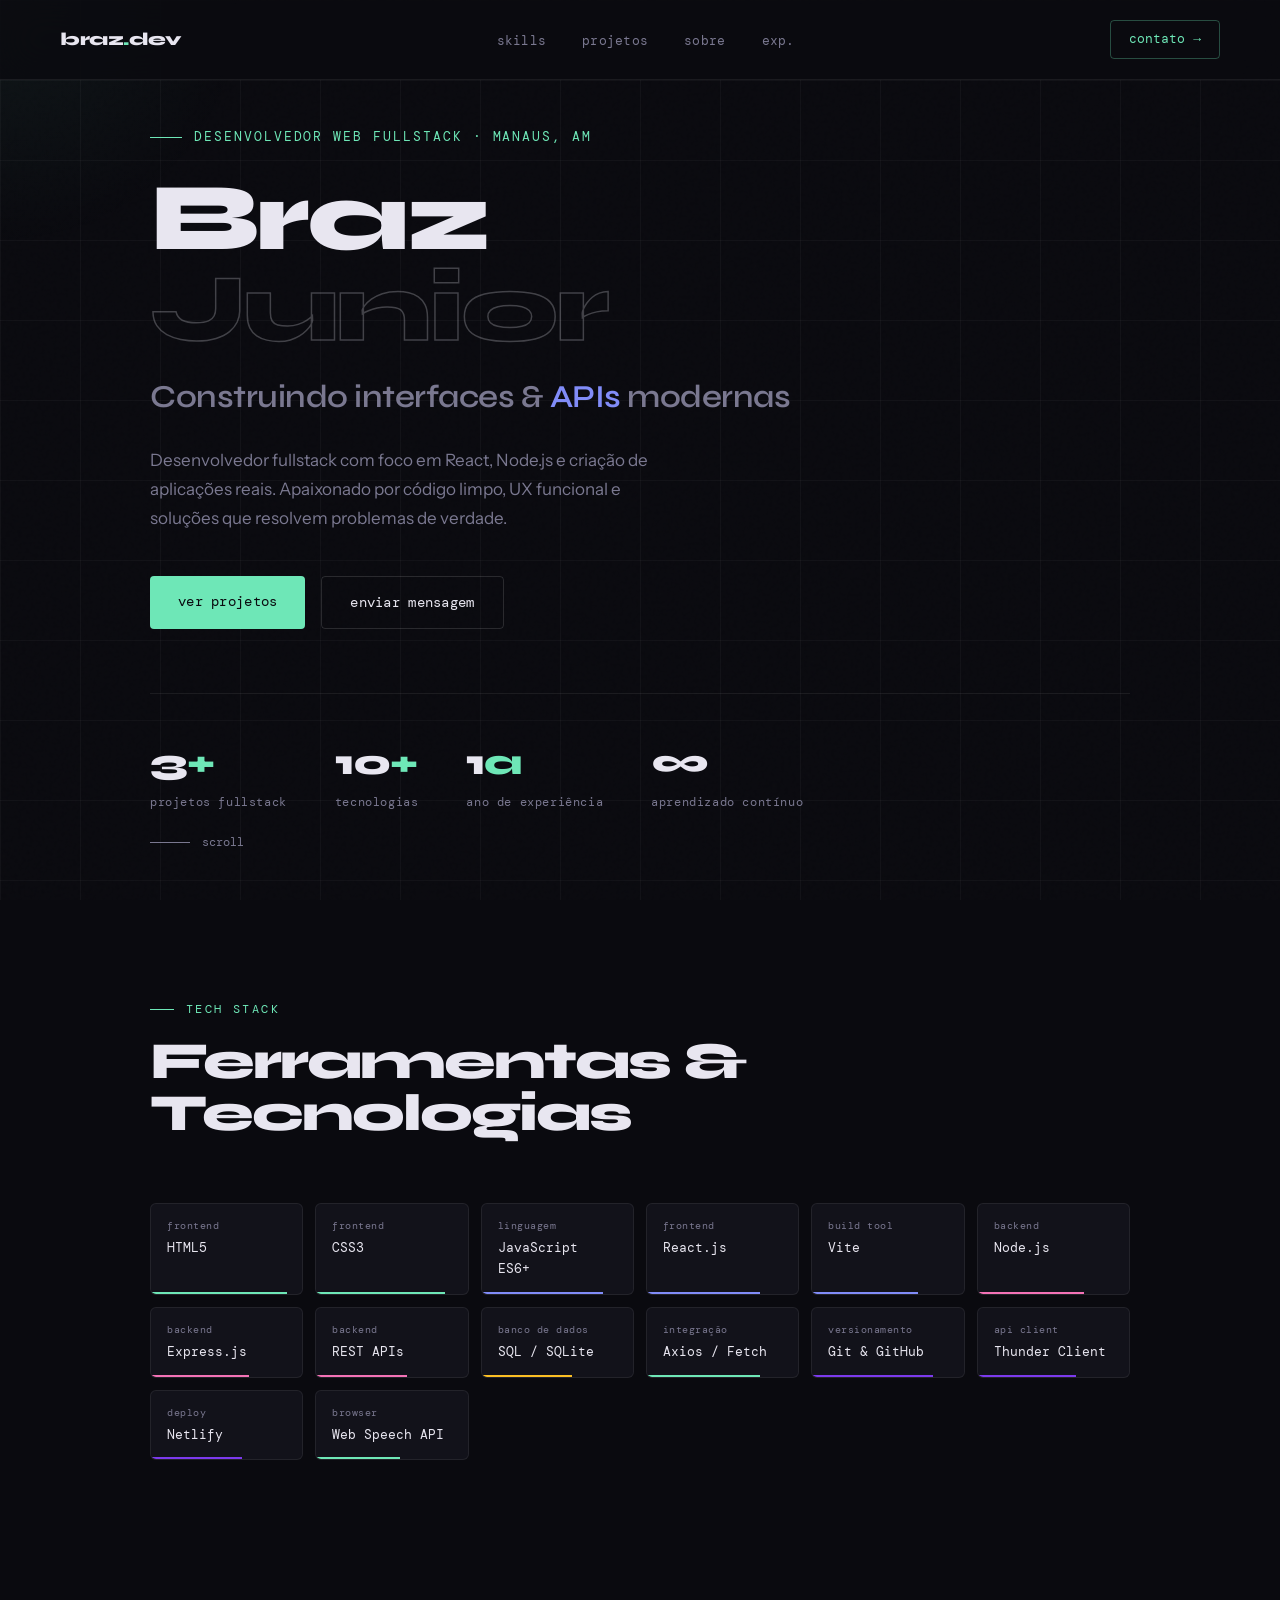
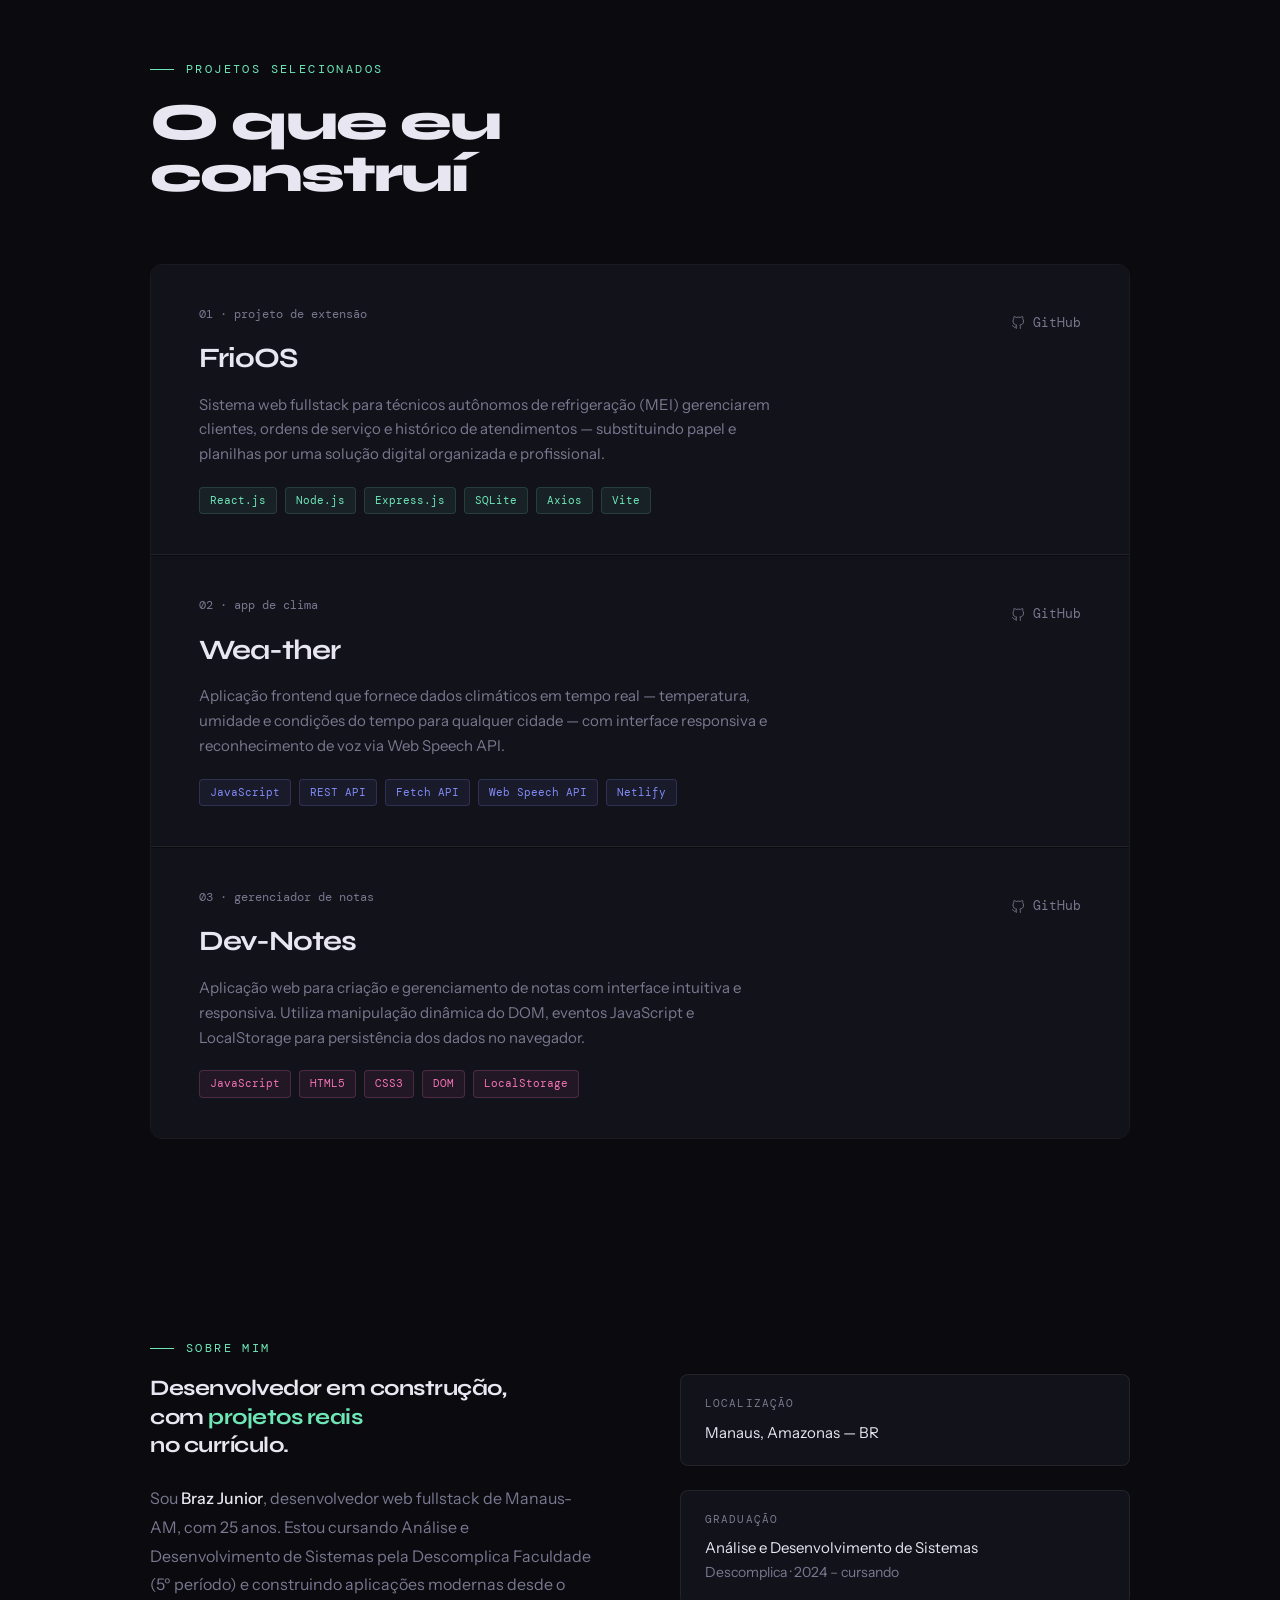
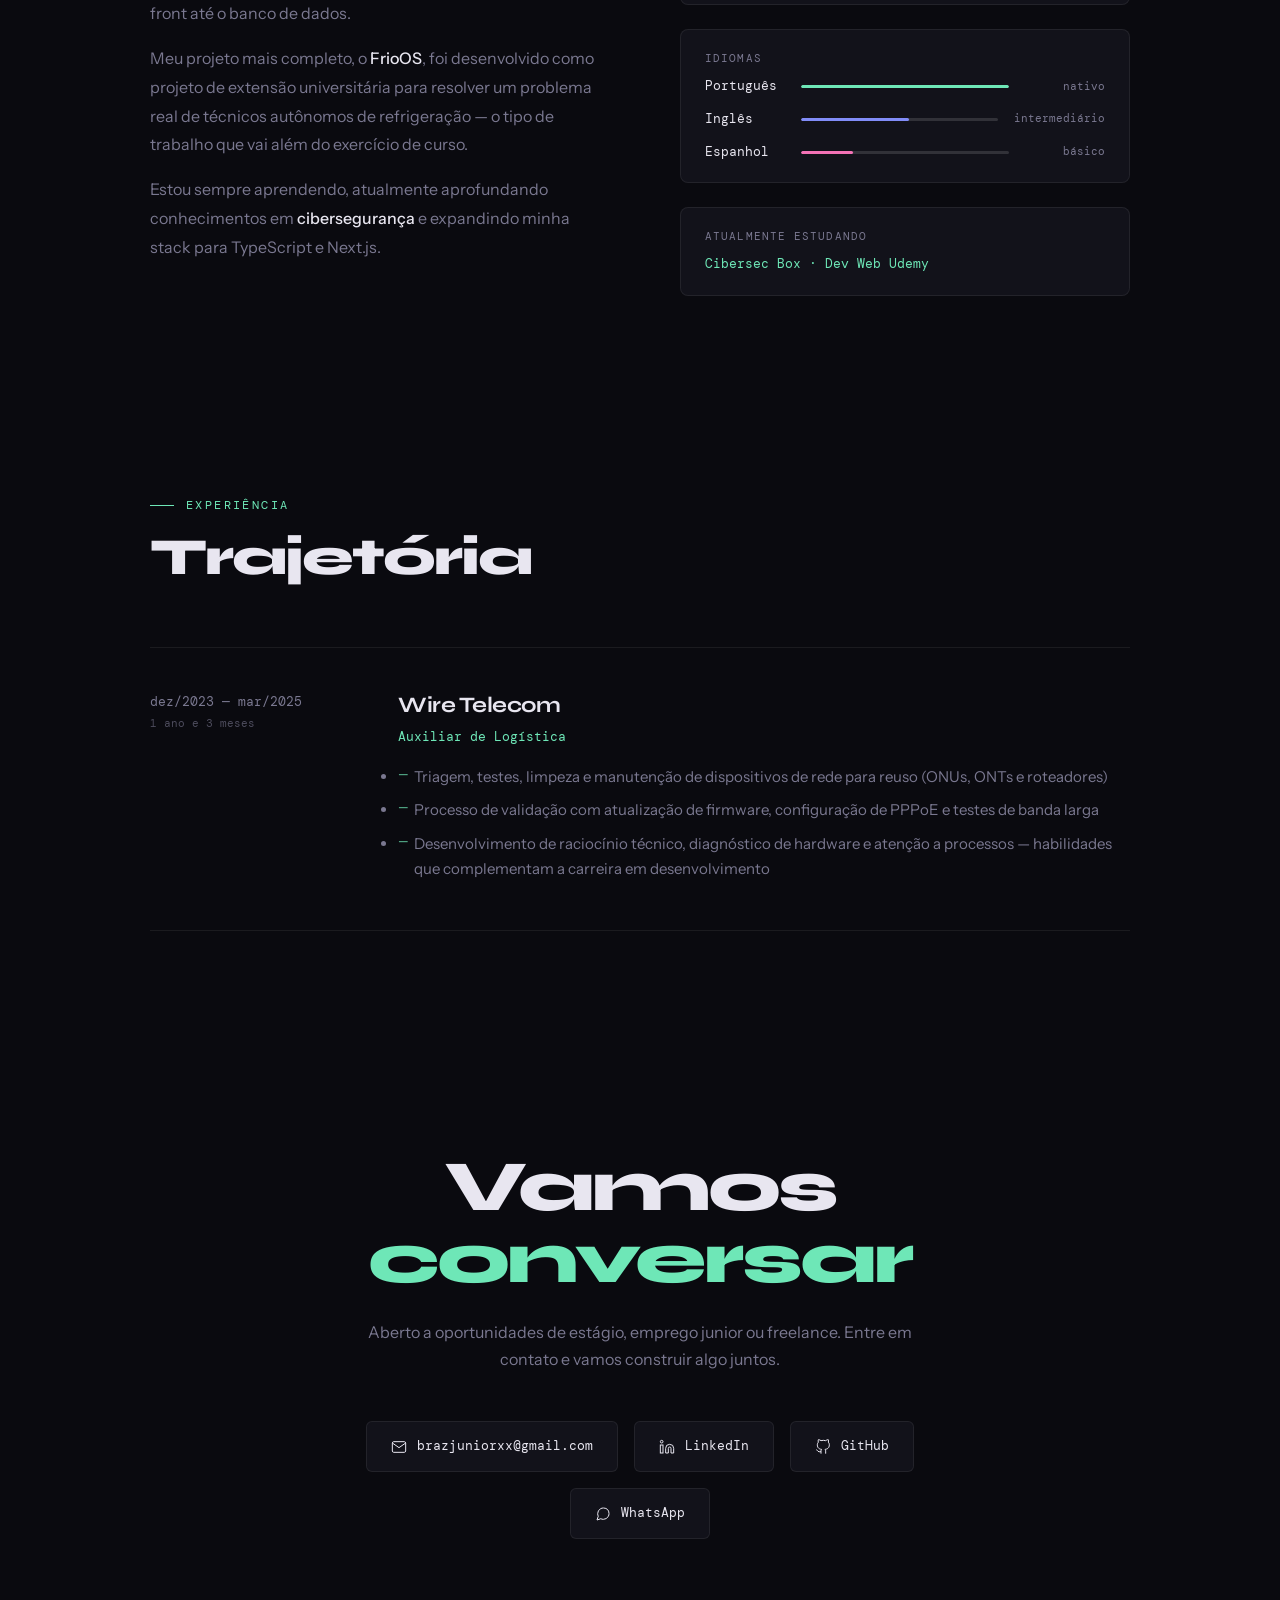
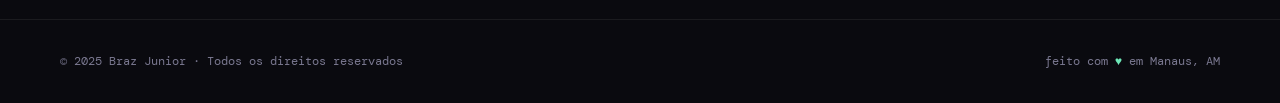
==== Site/index.html @ e5b8de8c "fix: adiciona arquivos do site corretamente (remove submodule) Co-Authored-By: Claude Sonnet 4.6 <no" ====
<!DOCTYPE html>
<html lang="pt-BR">
<head>
  <meta charset="UTF-8" />
  <meta name="viewport" content="width=device-width, initial-scale=1.0" />
  <title>Braz Junior — Desenvolvedor Fullstack</title>
  <link rel="icon" type="image/svg+xml" href="favicon.svg" />
  <link rel="preconnect" href="https://fonts.googleapis.com" />
  <link rel="preconnect" href="https://fonts.gstatic.com" crossorigin />
  <link href="https://fonts.googleapis.com/css2?family=Syne:wght@400;600;700;800&family=DM+Mono:ital,wght@0,300;0,400;1,300&family=Instrument+Sans:ital,wght@0,400;0,500;1,400&display=swap" rel="stylesheet" />
  <style>
    *, *::before, *::after { box-sizing: border-box; margin: 0; padding: 0; }

    :root {
      --bg:       #0a0a0f;
      --bg2:      #12121a;
      --bg3:      #1a1a26;
      --border:   rgba(255,255,255,0.07);
      --border2:  rgba(255,255,255,0.13);
      --text:     #e8e6f0;
      --muted:    #7a7890;
      --accent:   #6ee7b7;
      --accent2:  #818cf8;
      --accent3:  #f472b6;
      --glow:     rgba(110,231,183,0.15);
      --glow2:    rgba(129,140,248,0.12);
      --font-head: 'Syne', sans-serif;
      --font-body: 'Instrument Sans', sans-serif;
      --font-mono: 'DM Mono', monospace;
    }

    html { scroll-behavior: smooth; }

    body {
      background: var(--bg);
      color: var(--text);
      font-family: var(--font-body);
      font-size: 16px;
      line-height: 1.6;
      overflow-x: hidden;
    }

    /* ── NOISE OVERLAY ── */
    body::before {
      content: '';
      position: fixed;
      inset: 0;
      background-image: url("data:image/svg+xml,%3Csvg viewBox='0 0 256 256' xmlns='http://www.w3.org/2000/svg'%3E%3Cfilter id='n'%3E%3CfeTurbulence type='fractalNoise' baseFrequency='0.9' numOctaves='4' stitchTiles='stitch'/%3E%3C/filter%3E%3Crect width='100%25' height='100%25' filter='url(%23n)' opacity='0.04'/%3E%3C/svg%3E");
      pointer-events: none;
      z-index: 0;
      opacity: 0.4;
    }

    /* ── GRID LINES ── */
    body::after {
      content: '';
      position: fixed;
      inset: 0;
      background-image:
        linear-gradient(var(--border) 1px, transparent 1px),
        linear-gradient(90deg, var(--border) 1px, transparent 1px);
      background-size: 80px 80px;
      pointer-events: none;
      z-index: 0;
      opacity: 0.5;
    }

    /* ── CURSOR GLOW ── */
    #cursor-glow {
      position: fixed;
      width: 500px;
      height: 500px;
      border-radius: 50%;
      background: radial-gradient(circle, rgba(110,231,183,0.06) 0%, transparent 70%);
      pointer-events: none;
      transform: translate(-50%, -50%);
      z-index: 1;
      transition: opacity 0.3s;
    }

    /* ── NAV ── */
    nav {
      position: fixed;
      top: 0; left: 0; right: 0;
      z-index: 100;
      display: flex;
      justify-content: space-between;
      align-items: center;
      padding: 20px 60px;
      background: rgba(10,10,15,0.8);
      backdrop-filter: blur(20px);
      border-bottom: 1px solid var(--border);
    }

    .nav-logo {
      font-family: var(--font-head);
      font-size: 18px;
      font-weight: 800;
      letter-spacing: -0.5px;
      color: var(--text);
      text-decoration: none;
    }

    .nav-logo span { color: var(--accent); }

    .nav-links {
      display: flex;
      gap: 36px;
      list-style: none;
    }

    .nav-links a {
      font-family: var(--font-mono);
      font-size: 13px;
      color: var(--muted);
      text-decoration: none;
      transition: color 0.2s;
      letter-spacing: 0.02em;
    }

    .nav-links a:hover { color: var(--text); }

    .nav-cta {
      font-family: var(--font-mono);
      font-size: 13px;
      color: var(--accent);
      text-decoration: none;
      border: 1px solid rgba(110,231,183,0.3);
      padding: 8px 18px;
      border-radius: 4px;
      transition: all 0.2s;
    }

    .nav-cta:hover {
      background: rgba(110,231,183,0.08);
      border-color: var(--accent);
    }

    /* ── SECTIONS ── */
    section {
      position: relative;
      z-index: 2;
    }

    .container {
      max-width: 1100px;
      margin: 0 auto;
      padding: 0 60px;
    }

    /* ── HERO ── */
    #hero {
      min-height: 100vh;
      display: flex;
      align-items: center;
      padding: 120px 60px 80px;
      max-width: 1100px;
      margin: 0 auto;
    }

    .hero-inner {
      width: 100%;
    }

    .hero-tag {
      font-family: var(--font-mono);
      font-size: 13px;
      color: var(--accent);
      letter-spacing: 0.15em;
      text-transform: uppercase;
      margin-bottom: 24px;
      display: flex;
      align-items: center;
      gap: 12px;
      opacity: 0;
      animation: fadeUp 0.7s ease forwards 0.1s;
    }

    .hero-tag::before {
      content: '';
      display: block;
      width: 32px;
      height: 1px;
      background: var(--accent);
    }

    .hero-name {
      font-family: var(--font-head);
      font-size: clamp(52px, 8vw, 96px);
      font-weight: 800;
      line-height: 0.95;
      letter-spacing: -3px;
      color: var(--text);
      opacity: 0;
      animation: fadeUp 0.8s ease forwards 0.2s;
    }

    .hero-name .line2 {
      display: block;
      color: transparent;
      -webkit-text-stroke: 1.5px rgba(232,230,240,0.25);
    }

    .hero-role {
      font-family: var(--font-head);
      font-size: clamp(20px, 3vw, 32px);
      font-weight: 600;
      color: var(--muted);
      margin-top: 16px;
      letter-spacing: -0.5px;
      opacity: 0;
      animation: fadeUp 0.8s ease forwards 0.35s;
    }

    .hero-role .hl { color: var(--accent2); }

    .hero-desc {
      font-size: 17px;
      color: var(--muted);
      max-width: 520px;
      margin-top: 24px;
      line-height: 1.7;
      opacity: 0;
      animation: fadeUp 0.8s ease forwards 0.5s;
    }

    .hero-actions {
      display: flex;
      gap: 16px;
      margin-top: 44px;
      flex-wrap: wrap;
      opacity: 0;
      animation: fadeUp 0.8s ease forwards 0.65s;
    }

    .btn-primary {
      font-family: var(--font-mono);
      font-size: 14px;
      color: var(--bg);
      background: var(--accent);
      padding: 14px 28px;
      border-radius: 4px;
      text-decoration: none;
      font-weight: 400;
      transition: all 0.2s;
      letter-spacing: 0.02em;
    }

    .btn-primary:hover {
      background: #86efca;
      transform: translateY(-2px);
    }

    .btn-secondary {
      font-family: var(--font-mono);
      font-size: 14px;
      color: var(--text);
      background: transparent;
      padding: 14px 28px;
      border-radius: 4px;
      border: 1px solid var(--border2);
      text-decoration: none;
      transition: all 0.2s;
      letter-spacing: 0.02em;
    }

    .btn-secondary:hover {
      border-color: rgba(255,255,255,0.3);
      background: rgba(255,255,255,0.04);
      transform: translateY(-2px);
    }

    .hero-scroll {
      position: absolute;
      bottom: 48px;
      left: 60px;
      display: flex;
      align-items: center;
      gap: 12px;
      font-family: var(--font-mono);
      font-size: 12px;
      color: var(--muted);
      opacity: 0;
      animation: fadeUp 0.8s ease forwards 0.9s;
    }

    .scroll-line {
      width: 40px;
      height: 1px;
      background: var(--muted);
      animation: scrollPulse 2s ease-in-out infinite;
    }

    @keyframes scrollPulse {
      0%, 100% { transform: scaleX(1); opacity: 0.4; }
      50% { transform: scaleX(1.3); opacity: 1; }
    }

    /* Hero numbers */
    .hero-stats {
      display: flex;
      gap: 48px;
      margin-top: 64px;
      padding-top: 40px;
      border-top: 1px solid var(--border);
      opacity: 0;
      animation: fadeUp 0.8s ease forwards 0.8s;
    }

    .stat-num {
      font-family: var(--font-head);
      font-size: 36px;
      font-weight: 800;
      color: var(--text);
      letter-spacing: -1px;
    }

    .stat-num span { color: var(--accent); }

    .stat-label {
      font-family: var(--font-mono);
      font-size: 12px;
      color: var(--muted);
      letter-spacing: 0.05em;
      margin-top: 2px;
    }

    /* ── SKILLS ── */
    #skills {
      padding: 100px 0;
    }

    .section-label {
      font-family: var(--font-mono);
      font-size: 12px;
      color: var(--accent);
      letter-spacing: 0.2em;
      text-transform: uppercase;
      margin-bottom: 16px;
      display: flex;
      align-items: center;
      gap: 12px;
    }

    .section-label::before {
      content: '';
      display: block;
      width: 24px;
      height: 1px;
      background: var(--accent);
    }

    .section-title {
      font-family: var(--font-head);
      font-size: clamp(32px, 5vw, 52px);
      font-weight: 800;
      letter-spacing: -2px;
      color: var(--text);
      line-height: 1;
      margin-bottom: 64px;
    }

    .skills-grid {
      display: grid;
      grid-template-columns: repeat(auto-fill, minmax(140px, 1fr));
      gap: 12px;
    }

    .skill-chip {
      background: var(--bg2);
      border: 1px solid var(--border);
      border-radius: 6px;
      padding: 14px 16px;
      font-family: var(--font-mono);
      font-size: 13px;
      color: var(--text);
      transition: all 0.2s;
      cursor: default;
      position: relative;
      overflow: hidden;
    }

    .skill-chip::before {
      content: '';
      position: absolute;
      bottom: 0; left: 0;
      height: 2px;
      width: var(--level, 70%);
      background: var(--chip-color, var(--accent));
      transition: width 0.6s ease;
    }

    .skill-chip:hover {
      border-color: var(--chip-color, var(--accent));
      background: var(--bg3);
      transform: translateY(-2px);
    }

    .skill-chip .chip-cat {
      font-size: 10px;
      color: var(--muted);
      display: block;
      margin-bottom: 4px;
      letter-spacing: 0.05em;
    }

    /* ── PROJECTS ── */
    #projects {
      padding: 100px 0;
    }

    .projects-list {
      display: flex;
      flex-direction: column;
      gap: 1px;
      border: 1px solid var(--border);
      border-radius: 12px;
      overflow: hidden;
    }

    .project-item {
      background: var(--bg2);
      padding: 40px 48px;
      display: grid;
      grid-template-columns: 1fr auto;
      gap: 32px;
      align-items: start;
      border-bottom: 1px solid var(--border);
      transition: background 0.2s;
      position: relative;
      overflow: hidden;
    }

    .project-item:last-child { border-bottom: none; }

    .project-item::before {
      content: '';
      position: absolute;
      left: 0; top: 0; bottom: 0;
      width: 3px;
      background: var(--p-accent, var(--accent));
      transform: scaleY(0);
      transform-origin: bottom;
      transition: transform 0.3s ease;
    }

    .project-item:hover { background: var(--bg3); }
    .project-item:hover::before { transform: scaleY(1); }

    .project-num {
      font-family: var(--font-mono);
      font-size: 12px;
      color: var(--muted);
      margin-bottom: 12px;
    }

    .project-name {
      font-family: var(--font-head);
      font-size: 28px;
      font-weight: 700;
      letter-spacing: -1px;
      color: var(--text);
      margin-bottom: 12px;
    }

    .project-desc {
      font-size: 15px;
      color: var(--muted);
      max-width: 580px;
      line-height: 1.65;
      margin-bottom: 20px;
    }

    .project-tags {
      display: flex;
      flex-wrap: wrap;
      gap: 8px;
    }

    .project-tag {
      font-family: var(--font-mono);
      font-size: 11px;
      color: var(--tag-c, var(--accent));
      background: rgba(110,231,183,0.07);
      border: 1px solid rgba(110,231,183,0.15);
      padding: 4px 10px;
      border-radius: 4px;
    }

    .project-links {
      display: flex;
      flex-direction: column;
      gap: 12px;
      padding-top: 8px;
    }

    .project-link {
      font-family: var(--font-mono);
      font-size: 13px;
      color: var(--muted);
      text-decoration: none;
      display: flex;
      align-items: center;
      gap: 8px;
      transition: color 0.2s;
      white-space: nowrap;
    }

    .project-link:hover { color: var(--text); }

    .project-link svg {
      width: 14px; height: 14px;
      flex-shrink: 0;
    }

    /* ── ABOUT ── */
    #about {
      padding: 100px 0;
    }

    .about-grid {
      display: grid;
      grid-template-columns: 1fr 1fr;
      gap: 80px;
      align-items: start;
    }

    .about-text {
      font-size: 16px;
      color: var(--muted);
      line-height: 1.8;
    }

    .about-text p { margin-bottom: 16px; }

    .about-text strong {
      color: var(--text);
      font-weight: 500;
    }

    .about-highlight {
      font-family: var(--font-head);
      font-size: 22px;
      font-weight: 700;
      color: var(--text);
      letter-spacing: -0.5px;
      line-height: 1.3;
      margin-bottom: 24px;
    }

    .about-highlight .accent { color: var(--accent); }

    .about-right {
      display: flex;
      flex-direction: column;
      gap: 24px;
    }

    .info-block {
      background: var(--bg2);
      border: 1px solid var(--border);
      border-radius: 8px;
      padding: 20px 24px;
    }

    .info-block-label {
      font-family: var(--font-mono);
      font-size: 11px;
      color: var(--muted);
      letter-spacing: 0.1em;
      text-transform: uppercase;
      margin-bottom: 8px;
    }

    .info-block-val {
      font-size: 15px;
      color: var(--text);
    }

    .lang-bars {
      display: flex;
      flex-direction: column;
      gap: 12px;
    }

    .lang-row {
      display: flex;
      align-items: center;
      justify-content: space-between;
      gap: 16px;
    }

    .lang-name {
      font-family: var(--font-mono);
      font-size: 13px;
      color: var(--text);
      min-width: 80px;
    }

    .lang-bar-bg {
      flex: 1;
      height: 3px;
      background: var(--border2);
      border-radius: 2px;
      overflow: hidden;
    }

    .lang-bar-fill {
      height: 100%;
      border-radius: 2px;
      background: var(--accent);
      transition: width 1s ease;
    }

    .lang-level {
      font-family: var(--font-mono);
      font-size: 11px;
      color: var(--muted);
      min-width: 80px;
      text-align: right;
    }

    /* ── EXPERIENCE ── */
    #experience {
      padding: 100px 0;
    }

    .exp-item {
      display: grid;
      grid-template-columns: 200px 1fr;
      gap: 48px;
      padding: 40px 0;
      border-top: 1px solid var(--border);
    }

    .exp-item:last-child { border-bottom: 1px solid var(--border); }

    .exp-period {
      font-family: var(--font-mono);
      font-size: 13px;
      color: var(--muted);
      line-height: 1.6;
      padding-top: 4px;
    }

    .exp-company {
      font-family: var(--font-head);
      font-size: 22px;
      font-weight: 700;
      color: var(--text);
      letter-spacing: -0.5px;
      margin-bottom: 4px;
    }

    .exp-role {
      font-family: var(--font-mono);
      font-size: 13px;
      color: var(--accent);
      margin-bottom: 16px;
    }

    .exp-desc {
      font-size: 15px;
      color: var(--muted);
      line-height: 1.7;
    }

    .exp-desc li {
      margin-bottom: 8px;
      padding-left: 16px;
      position: relative;
    }

    .exp-desc li::before {
      content: '—';
      position: absolute;
      left: 0;
      color: var(--accent);
      font-size: 12px;
    }

    /* ── CONTACT ── */
    #contact {
      padding: 120px 0 80px;
    }

    .contact-inner {
      text-align: center;
      max-width: 600px;
      margin: 0 auto;
    }

    .contact-big {
      font-family: var(--font-head);
      font-size: clamp(40px, 6vw, 72px);
      font-weight: 800;
      letter-spacing: -3px;
      line-height: 1;
      color: var(--text);
      margin-bottom: 24px;
    }

    .contact-big span { color: var(--accent); }

    .contact-sub {
      font-size: 16px;
      color: var(--muted);
      margin-bottom: 48px;
      line-height: 1.7;
    }

    .contact-links {
      display: flex;
      justify-content: center;
      gap: 16px;
      flex-wrap: wrap;
    }

    .contact-link {
      font-family: var(--font-mono);
      font-size: 13px;
      color: var(--text);
      text-decoration: none;
      background: var(--bg2);
      border: 1px solid var(--border);
      padding: 14px 24px;
      border-radius: 6px;
      display: flex;
      align-items: center;
      gap: 10px;
      transition: all 0.2s;
    }

    .contact-link:hover {
      border-color: var(--accent);
      color: var(--accent);
      transform: translateY(-2px);
    }

    .contact-link svg { width: 16px; height: 16px; }

    /* ── FOOTER ── */
    footer {
      position: relative;
      z-index: 2;
      padding: 32px 60px;
      border-top: 1px solid var(--border);
      display: flex;
      justify-content: space-between;
      align-items: center;
    }

    .footer-copy {
      font-family: var(--font-mono);
      font-size: 12px;
      color: var(--muted);
    }

    .footer-made {
      font-family: var(--font-mono);
      font-size: 12px;
      color: var(--muted);
    }

    .footer-made span { color: var(--accent); }

    /* ── ANIMATIONS ── */
    @keyframes fadeUp {
      from { opacity: 0; transform: translateY(24px); }
      to   { opacity: 1; transform: translateY(0); }
    }

    .reveal {
      opacity: 0;
      transform: translateY(32px);
      transition: opacity 0.7s ease, transform 0.7s ease;
    }

    .reveal.visible {
      opacity: 1;
      transform: translateY(0);
    }

    .reveal-delay-1 { transition-delay: 0.1s; }
    .reveal-delay-2 { transition-delay: 0.2s; }
    .reveal-delay-3 { transition-delay: 0.3s; }

    /* ── MOBILE ── */
    @media (max-width: 768px) {
      nav { padding: 16px 24px; }
      .nav-links { display: none; }
      #hero { padding: 100px 24px 60px; }
      .container { padding: 0 24px; }
      .hero-stats { gap: 28px; flex-wrap: wrap; }
      .about-grid { grid-template-columns: 1fr; gap: 40px; }
      .exp-item { grid-template-columns: 1fr; gap: 8px; }
      .project-item { grid-template-columns: 1fr; padding: 28px 24px; }
      .project-links { flex-direction: row; }
      footer { flex-direction: column; gap: 8px; text-align: center; }
      .hero-scroll { left: 24px; }
    }

    /* ── SCROLLBAR ── */
    ::-webkit-scrollbar { width: 4px; }
    ::-webkit-scrollbar-track { background: var(--bg); }
    ::-webkit-scrollbar-thumb { background: var(--bg3); border-radius: 2px; }
    ::-webkit-scrollbar-thumb:hover { background: var(--muted); }

    /* ── ACTIVE NAV ── */
    .nav-links a.active { color: var(--accent); }
  </style>
</head>
<body>

  <div id="cursor-glow"></div>

  <!-- NAV -->
  <nav>
    <a href="#hero" class="nav-logo">braz<span>.</span>dev</a>
    <ul class="nav-links">
      <li><a href="#skills">skills</a></li>
      <li><a href="#projects">projetos</a></li>
      <li><a href="#about">sobre</a></li>
      <li><a href="#experience">exp.</a></li>
    </ul>
    <a href="https://wa.me/5592982511393" target="_blank" rel="noopener" class="nav-cta">contato →</a>
  </nav>

  <!-- HERO -->
  <section id="hero">
    <div class="hero-inner">
      <p class="hero-tag">Desenvolvedor Web Fullstack · Manaus, AM</p>
      <h1 class="hero-name">
        Braz
        <span class="line2">Junior</span>
      </h1>
      <p class="hero-role">
        Construindo interfaces &amp; <span class="hl">APIs</span> modernas
      </p>
      <p class="hero-desc">
        Desenvolvedor fullstack com foco em React, Node.js e criação de aplicações reais.
        Apaixonado por código limpo, UX funcional e soluções que resolvem problemas de verdade.
      </p>
      <div class="hero-actions">
        <a href="#projects" class="btn-primary">ver projetos</a>
        <a href="https://wa.me/5592982511393" target="_blank" rel="noopener" class="btn-secondary">enviar mensagem</a>
      </div>
      <div class="hero-stats">
        <div>
          <div class="stat-num">3<span>+</span></div>
          <div class="stat-label">projetos fullstack</div>
        </div>
        <div>
          <div class="stat-num">10<span>+</span></div>
          <div class="stat-label">tecnologias</div>
        </div>
        <div>
          <div class="stat-num">1<span>a</span></div>
          <div class="stat-label">ano de experiência</div>
        </div>
        <div>
          <div class="stat-num">∞</div>
          <div class="stat-label">aprendizado contínuo</div>
        </div>
      </div>
    </div>
    <div class="hero-scroll">
      <div class="scroll-line"></div>
      scroll
    </div>
  </section>

  <!-- SKILLS -->
  <section id="skills">
    <div class="container">
      <p class="section-label reveal">tech stack</p>
      <h2 class="section-title reveal reveal-delay-1">Ferramentas &amp;<br>Tecnologias</h2>
      <div class="skills-grid">
        <!-- Frontend -->
        <div class="skill-chip reveal" style="--chip-color:#6ee7b7;--level:90%">
          <span class="chip-cat">frontend</span>HTML5
        </div>
        <div class="skill-chip reveal reveal-delay-1" style="--chip-color:#6ee7b7;--level:85%">
          <span class="chip-cat">frontend</span>CSS3
        </div>
        <div class="skill-chip reveal reveal-delay-2" style="--chip-color:#818cf8;--level:80%">
          <span class="chip-cat">linguagem</span>JavaScript ES6+
        </div>
        <div class="skill-chip reveal reveal-delay-3" style="--chip-color:#818cf8;--level:75%">
          <span class="chip-cat">frontend</span>React.js
        </div>
        <div class="skill-chip reveal" style="--chip-color:#818cf8;--level:70%">
          <span class="chip-cat">build tool</span>Vite
        </div>
        <!-- Backend -->
        <div class="skill-chip reveal reveal-delay-1" style="--chip-color:#f472b6;--level:70%">
          <span class="chip-cat">backend</span>Node.js
        </div>
        <div class="skill-chip reveal reveal-delay-2" style="--chip-color:#f472b6;--level:65%">
          <span class="chip-cat">backend</span>Express.js
        </div>
        <div class="skill-chip reveal reveal-delay-3" style="--chip-color:#f472b6;--level:60%">
          <span class="chip-cat">backend</span>REST APIs
        </div>
        <!-- Data -->
        <div class="skill-chip reveal" style="--chip-color:#fbbf24;--level:60%">
          <span class="chip-cat">banco de dados</span>SQL / SQLite
        </div>
        <div class="skill-chip reveal reveal-delay-1" style="--chip-color:#6ee7b7;--level:75%">
          <span class="chip-cat">integração</span>Axios / Fetch
        </div>
        <!-- Tools -->
        <div class="skill-chip reveal reveal-delay-2" style="--chip-color:#7c3aed;--level:80%">
          <span class="chip-cat">versionamento</span>Git &amp; GitHub
        </div>
        <div class="skill-chip reveal reveal-delay-3" style="--chip-color:#7c3aed;--level:65%">
          <span class="chip-cat">api client</span>Thunder Client
        </div>
        <div class="skill-chip reveal" style="--chip-color:#7c3aed;--level:60%">
          <span class="chip-cat">deploy</span>Netlify
        </div>
        <div class="skill-chip reveal reveal-delay-1" style="--chip-color:#6ee7b7;--level:55%">
          <span class="chip-cat">browser</span>Web Speech API
        </div>
      </div>
    </div>
  </section>

  <!-- PROJECTS -->
  <section id="projects">
    <div class="container">
      <p class="section-label reveal">projetos selecionados</p>
      <h2 class="section-title reveal reveal-delay-1">O que eu<br>construí</h2>
      <div class="projects-list reveal reveal-delay-2">

        <!-- FrioOS -->
        <div class="project-item" style="--p-accent:#6ee7b7">
          <div>
            <p class="project-num">01 · projeto de extensão</p>
            <h3 class="project-name">FrioOS</h3>
            <p class="project-desc">
              Sistema web fullstack para técnicos autônomos de refrigeração (MEI) gerenciarem
              clientes, ordens de serviço e histórico de atendimentos — substituindo papel e
              planilhas por uma solução digital organizada e profissional.
            </p>
            <div class="project-tags">
              <span class="project-tag">React.js</span>
              <span class="project-tag">Node.js</span>
              <span class="project-tag">Express.js</span>
              <span class="project-tag">SQLite</span>
              <span class="project-tag">Axios</span>
              <span class="project-tag">Vite</span>
            </div>
          </div>
          <div class="project-links">
            <a class="project-link" href="https://github.com/brxzjunior/FrioOS" target="_blank" rel="noopener">
              <svg viewBox="0 0 24 24" fill="none" stroke="currentColor" stroke-width="1.5"><path d="M9 19c-5 1.5-5-2.5-7-3m14 6v-3.87a3.37 3.37 0 00-.94-2.61c3.14-.35 6.44-1.54 6.44-7A5.44 5.44 0 0020 4.77 5.07 5.07 0 0019.91 1S18.73.65 16 2.48a13.38 13.38 0 00-7 0C6.27.65 5.09 1 5.09 1A5.07 5.07 0 005 4.77a5.44 5.44 0 00-1.5 3.78c0 5.42 3.3 6.61 6.44 7A3.37 3.37 0 009 18.13V22"/></svg>
              GitHub
            </a>
          </div>
        </div>

        <!-- Weather -->
        <div class="project-item" style="--p-accent:#818cf8">
          <div>
            <p class="project-num">02 · app de clima</p>
            <h3 class="project-name">Wea-ther</h3>
            <p class="project-desc">
              Aplicação frontend que fornece dados climáticos em tempo real — temperatura,
              umidade e condições do tempo para qualquer cidade — com interface responsiva
              e reconhecimento de voz via Web Speech API.
            </p>
            <div class="project-tags">
              <span class="project-tag" style="--tag-c:#818cf8;background:rgba(129,140,248,0.07);border-color:rgba(129,140,248,0.2)">JavaScript</span>
              <span class="project-tag" style="--tag-c:#818cf8;background:rgba(129,140,248,0.07);border-color:rgba(129,140,248,0.2)">REST API</span>
              <span class="project-tag" style="--tag-c:#818cf8;background:rgba(129,140,248,0.07);border-color:rgba(129,140,248,0.2)">Fetch API</span>
              <span class="project-tag" style="--tag-c:#818cf8;background:rgba(129,140,248,0.07);border-color:rgba(129,140,248,0.2)">Web Speech API</span>
              <span class="project-tag" style="--tag-c:#818cf8;background:rgba(129,140,248,0.07);border-color:rgba(129,140,248,0.2)">Netlify</span>
            </div>
          </div>
          <div class="project-links">
            <a class="project-link" href="https://github.com/brxzjunior/Weather" target="_blank" rel="noopener">
              <svg viewBox="0 0 24 24" fill="none" stroke="currentColor" stroke-width="1.5"><path d="M9 19c-5 1.5-5-2.5-7-3m14 6v-3.87a3.37 3.37 0 00-.94-2.61c3.14-.35 6.44-1.54 6.44-7A5.44 5.44 0 0020 4.77 5.07 5.07 0 0019.91 1S18.73.65 16 2.48a13.38 13.38 0 00-7 0C6.27.65 5.09 1 5.09 1A5.07 5.07 0 005 4.77a5.44 5.44 0 00-1.5 3.78c0 5.42 3.3 6.61 6.44 7A3.37 3.37 0 009 18.13V22"/></svg>
              GitHub
            </a>
          </div>
        </div>

        <!-- Dev-Notes -->
        <div class="project-item" style="--p-accent:#f472b6">
          <div>
            <p class="project-num">03 · gerenciador de notas</p>
            <h3 class="project-name">Dev-Notes</h3>
            <p class="project-desc">
              Aplicação web para criação e gerenciamento de notas com interface intuitiva
              e responsiva. Utiliza manipulação dinâmica do DOM, eventos JavaScript e
              LocalStorage para persistência dos dados no navegador.
            </p>
            <div class="project-tags">
              <span class="project-tag" style="--tag-c:#f472b6;background:rgba(244,114,182,0.07);border-color:rgba(244,114,182,0.2)">JavaScript</span>
              <span class="project-tag" style="--tag-c:#f472b6;background:rgba(244,114,182,0.07);border-color:rgba(244,114,182,0.2)">HTML5</span>
              <span class="project-tag" style="--tag-c:#f472b6;background:rgba(244,114,182,0.07);border-color:rgba(244,114,182,0.2)">CSS3</span>
              <span class="project-tag" style="--tag-c:#f472b6;background:rgba(244,114,182,0.07);border-color:rgba(244,114,182,0.2)">DOM</span>
              <span class="project-tag" style="--tag-c:#f472b6;background:rgba(244,114,182,0.07);border-color:rgba(244,114,182,0.2)">LocalStorage</span>
            </div>
          </div>
          <div class="project-links">
            <a class="project-link" href="https://github.com/brxzjunior/Dev-Notes" target="_blank" rel="noopener">
              <svg viewBox="0 0 24 24" fill="none" stroke="currentColor" stroke-width="1.5"><path d="M9 19c-5 1.5-5-2.5-7-3m14 6v-3.87a3.37 3.37 0 00-.94-2.61c3.14-.35 6.44-1.54 6.44-7A5.44 5.44 0 0020 4.77 5.07 5.07 0 0019.91 1S18.73.65 16 2.48a13.38 13.38 0 00-7 0C6.27.65 5.09 1 5.09 1A5.07 5.07 0 005 4.77a5.44 5.44 0 00-1.5 3.78c0 5.42 3.3 6.61 6.44 7A3.37 3.37 0 009 18.13V22"/></svg>
              GitHub
            </a>
          </div>
        </div>

      </div>
    </div>
  </section>

  <!-- ABOUT -->
  <section id="about">
    <div class="container">
      <p class="section-label reveal">sobre mim</p>
      <div class="about-grid">
        <div>
          <p class="about-highlight reveal">
            Desenvolvedor em construção,<br>
            com <span class="accent">projetos reais</span><br>
            no currículo.
          </p>
          <div class="about-text reveal reveal-delay-1">
            <p>
              Sou <strong>Braz Junior</strong>, desenvolvedor web fullstack de Manaus-AM, com 25 anos.
              Estou cursando Análise e Desenvolvimento de Sistemas pela Descomplica Faculdade (5º período)
              e construindo aplicações modernas desde o front até o banco de dados.
            </p>
            <p>
              Meu projeto mais completo, o <strong>FrioOS</strong>, foi desenvolvido como projeto de
              extensão universitária para resolver um problema real de técnicos autônomos de refrigeração —
              o tipo de trabalho que vai além do exercício de curso.
            </p>
            <p>
              Estou sempre aprendendo, atualmente aprofundando conhecimentos em
              <strong>cibersegurança</strong> e expandindo minha stack para TypeScript e Next.js.
            </p>
          </div>
        </div>
        <div class="about-right reveal reveal-delay-2">
          <div class="info-block">
            <div class="info-block-label">localização</div>
            <div class="info-block-val">Manaus, Amazonas — BR</div>
          </div>
          <div class="info-block">
            <div class="info-block-label">graduação</div>
            <div class="info-block-val">Análise e Desenvolvimento de Sistemas<br>
              <span style="color:var(--muted);font-size:14px">Descomplica · 2024 – cursando</span>
            </div>
          </div>
          <div class="info-block">
            <div class="info-block-label">idiomas</div>
            <div class="lang-bars">
              <div class="lang-row">
                <span class="lang-name">Português</span>
                <div class="lang-bar-bg"><div class="lang-bar-fill" style="width:100%;background:var(--accent)"></div></div>
                <span class="lang-level">nativo</span>
              </div>
              <div class="lang-row">
                <span class="lang-name">Inglês</span>
                <div class="lang-bar-bg"><div class="lang-bar-fill" style="width:55%;background:var(--accent2)"></div></div>
                <span class="lang-level">intermediário</span>
              </div>
              <div class="lang-row">
                <span class="lang-name">Espanhol</span>
                <div class="lang-bar-bg"><div class="lang-bar-fill" style="width:25%;background:var(--accent3)"></div></div>
                <span class="lang-level">básico</span>
              </div>
            </div>
          </div>
          <div class="info-block">
            <div class="info-block-label">atualmente estudando</div>
            <div class="info-block-val" style="font-family:var(--font-mono);font-size:13px;color:var(--accent)">
              Cibersec Box · Dev Web Udemy
            </div>
          </div>
        </div>
      </div>
    </div>
  </section>

  <!-- EXPERIENCE -->
  <section id="experience">
    <div class="container">
      <p class="section-label reveal">experiência</p>
      <h2 class="section-title reveal reveal-delay-1">Trajetória</h2>
      <div class="exp-item reveal reveal-delay-2">
        <div class="exp-period">
          dez/2023 — mar/2025<br>
          <span style="font-size:11px;opacity:0.6">1 ano e 3 meses</span>
        </div>
        <div>
          <div class="exp-company">Wire Telecom</div>
          <div class="exp-role">Auxiliar de Logística</div>
          <ul class="exp-desc">
            <li>Triagem, testes, limpeza e manutenção de dispositivos de rede para reuso (ONUs, ONTs e roteadores)</li>
            <li>Processo de validação com atualização de firmware, configuração de PPPoE e testes de banda larga</li>
            <li>Desenvolvimento de raciocínio técnico, diagnóstico de hardware e atenção a processos — habilidades que complementam a carreira em desenvolvimento</li>
          </ul>
        </div>
      </div>
    </div>
  </section>

  <!-- CONTACT -->
  <section id="contact">
    <div class="container">
      <div class="contact-inner reveal">
        <h2 class="contact-big">Vamos<br><span>conversar</span></h2>
        <p class="contact-sub">
          Aberto a oportunidades de estágio, emprego junior ou freelance.
          Entre em contato e vamos construir algo juntos.
        </p>
        <div class="contact-links">
          <a class="contact-link" href="https://wa.me/5592982511393" target="_blank" rel="noopener">
            <svg viewBox="0 0 24 24" fill="none" stroke="currentColor" stroke-width="1.5"><path d="M4 4h16c1.1 0 2 .9 2 2v12c0 1.1-.9 2-2 2H4c-1.1 0-2-.9-2-2V6c0-1.1.9-2 2-2z"/><polyline points="22,6 12,13 2,6"/></svg>
            brazjuniorxx@gmail.com
          </a>
          <a class="contact-link" href="https://linkedin.com/in/brazjuniordev" target="_blank" rel="noopener">
            <svg viewBox="0 0 24 24" fill="none" stroke="currentColor" stroke-width="1.5"><path d="M16 8a6 6 0 016 6v7h-4v-7a2 2 0 00-2-2 2 2 0 00-2 2v7h-4v-7a6 6 0 016-6z"/><rect x="2" y="9" width="4" height="12"/><circle cx="4" cy="4" r="2"/></svg>
            LinkedIn
          </a>
          <a class="contact-link" href="https://github.com/brxzjunior" target="_blank" rel="noopener">
            <svg viewBox="0 0 24 24" fill="none" stroke="currentColor" stroke-width="1.5"><path d="M9 19c-5 1.5-5-2.5-7-3m14 6v-3.87a3.37 3.37 0 00-.94-2.61c3.14-.35 6.44-1.54 6.44-7A5.44 5.44 0 0020 4.77 5.07 5.07 0 0019.91 1S18.73.65 16 2.48a13.38 13.38 0 00-7 0C6.27.65 5.09 1 5.09 1A5.07 5.07 0 005 4.77a5.44 5.44 0 00-1.5 3.78c0 5.42 3.3 6.61 6.44 7A3.37 3.37 0 009 18.13V22"/></svg>
            GitHub
          </a>
          <a class="contact-link" href="https://wa.me/5592982511393" target="_blank" rel="noopener">
            <svg viewBox="0 0 24 24" fill="none" stroke="currentColor" stroke-width="1.5"><path d="M21 11.5a8.38 8.38 0 01-.9 3.8 8.5 8.5 0 01-7.6 4.7 8.38 8.38 0 01-3.8-.9L3 21l1.9-5.7a8.38 8.38 0 01-.9-3.8 8.5 8.5 0 014.7-7.6 8.38 8.38 0 013.8-.9h.5a8.48 8.48 0 018 8v.5z"/></svg>
            WhatsApp
          </a>
        </div>
      </div>
    </div>
  </section>

  <!-- FOOTER -->
  <footer>
    <span class="footer-copy">© 2025 Braz Junior · Todos os direitos reservados</span>
    <span class="footer-made">feito com <span>♥</span> em Manaus, AM</span>
  </footer>

  <script>
    // Cursor glow
    const glow = document.getElementById('cursor-glow');
    document.addEventListener('mousemove', (e) => {
      glow.style.left = e.clientX + 'px';
      glow.style.top = e.clientY + 'px';
    });

    // Scroll reveal
    const reveals = document.querySelectorAll('.reveal');
    const observer = new IntersectionObserver((entries) => {
      entries.forEach(entry => {
        if (entry.isIntersecting) {
          entry.target.classList.add('visible');
        }
      });
    }, { threshold: 0.1, rootMargin: '0px 0px -40px 0px' });
    reveals.forEach(el => observer.observe(el));

    // Active nav link
    const sections = document.querySelectorAll('section[id]');
    const navLinks = document.querySelectorAll('.nav-links a');
    const navObs = new IntersectionObserver((entries) => {
      entries.forEach(entry => {
        if (entry.isIntersecting) {
          navLinks.forEach(a => a.classList.remove('active'));
          const active = document.querySelector(`.nav-links a[href="#${entry.target.id}"]`);
          if (active) active.classList.add('active');
        }
      });
    }, { rootMargin: '-40% 0px -55% 0px' });
    sections.forEach(s => navObs.observe(s));

    // Phone number: +55 92 98251-1393
    // (not included publicly for privacy — add manually if desired)
  </script>
</body>
</html>
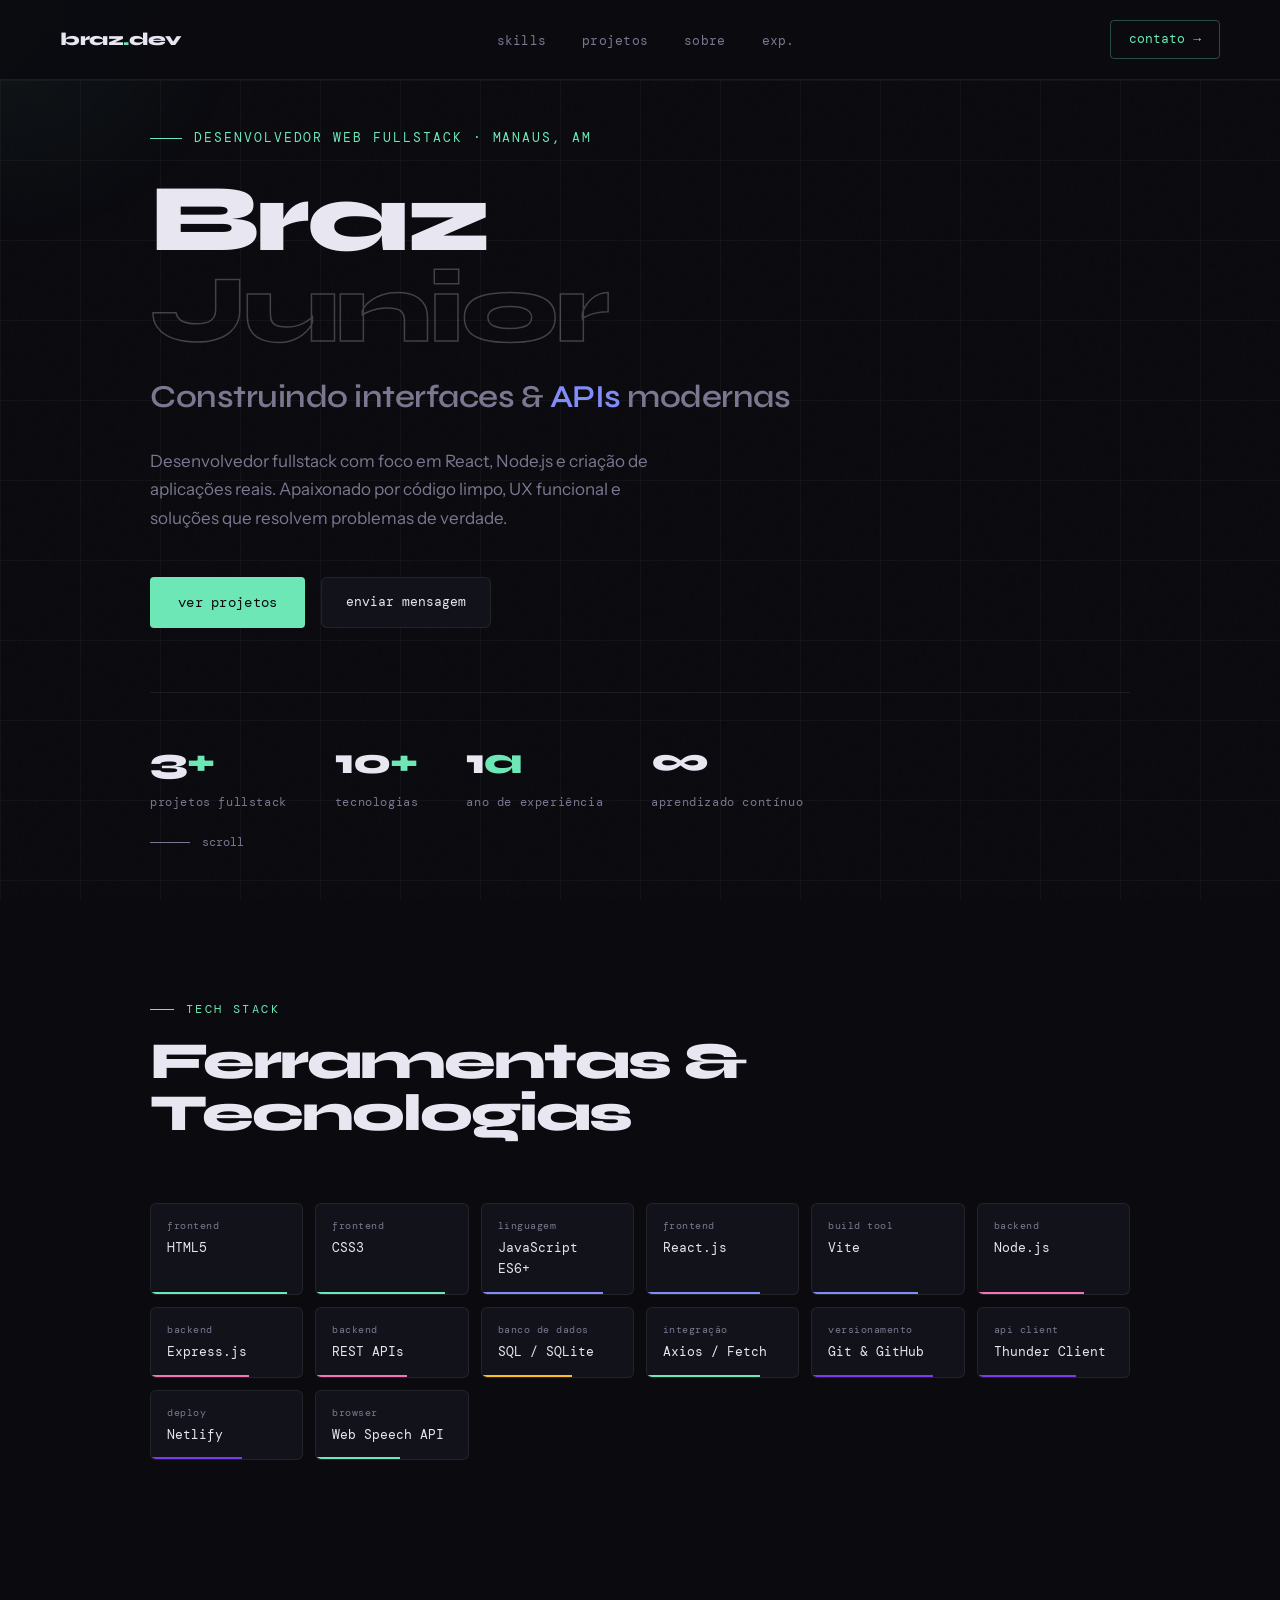
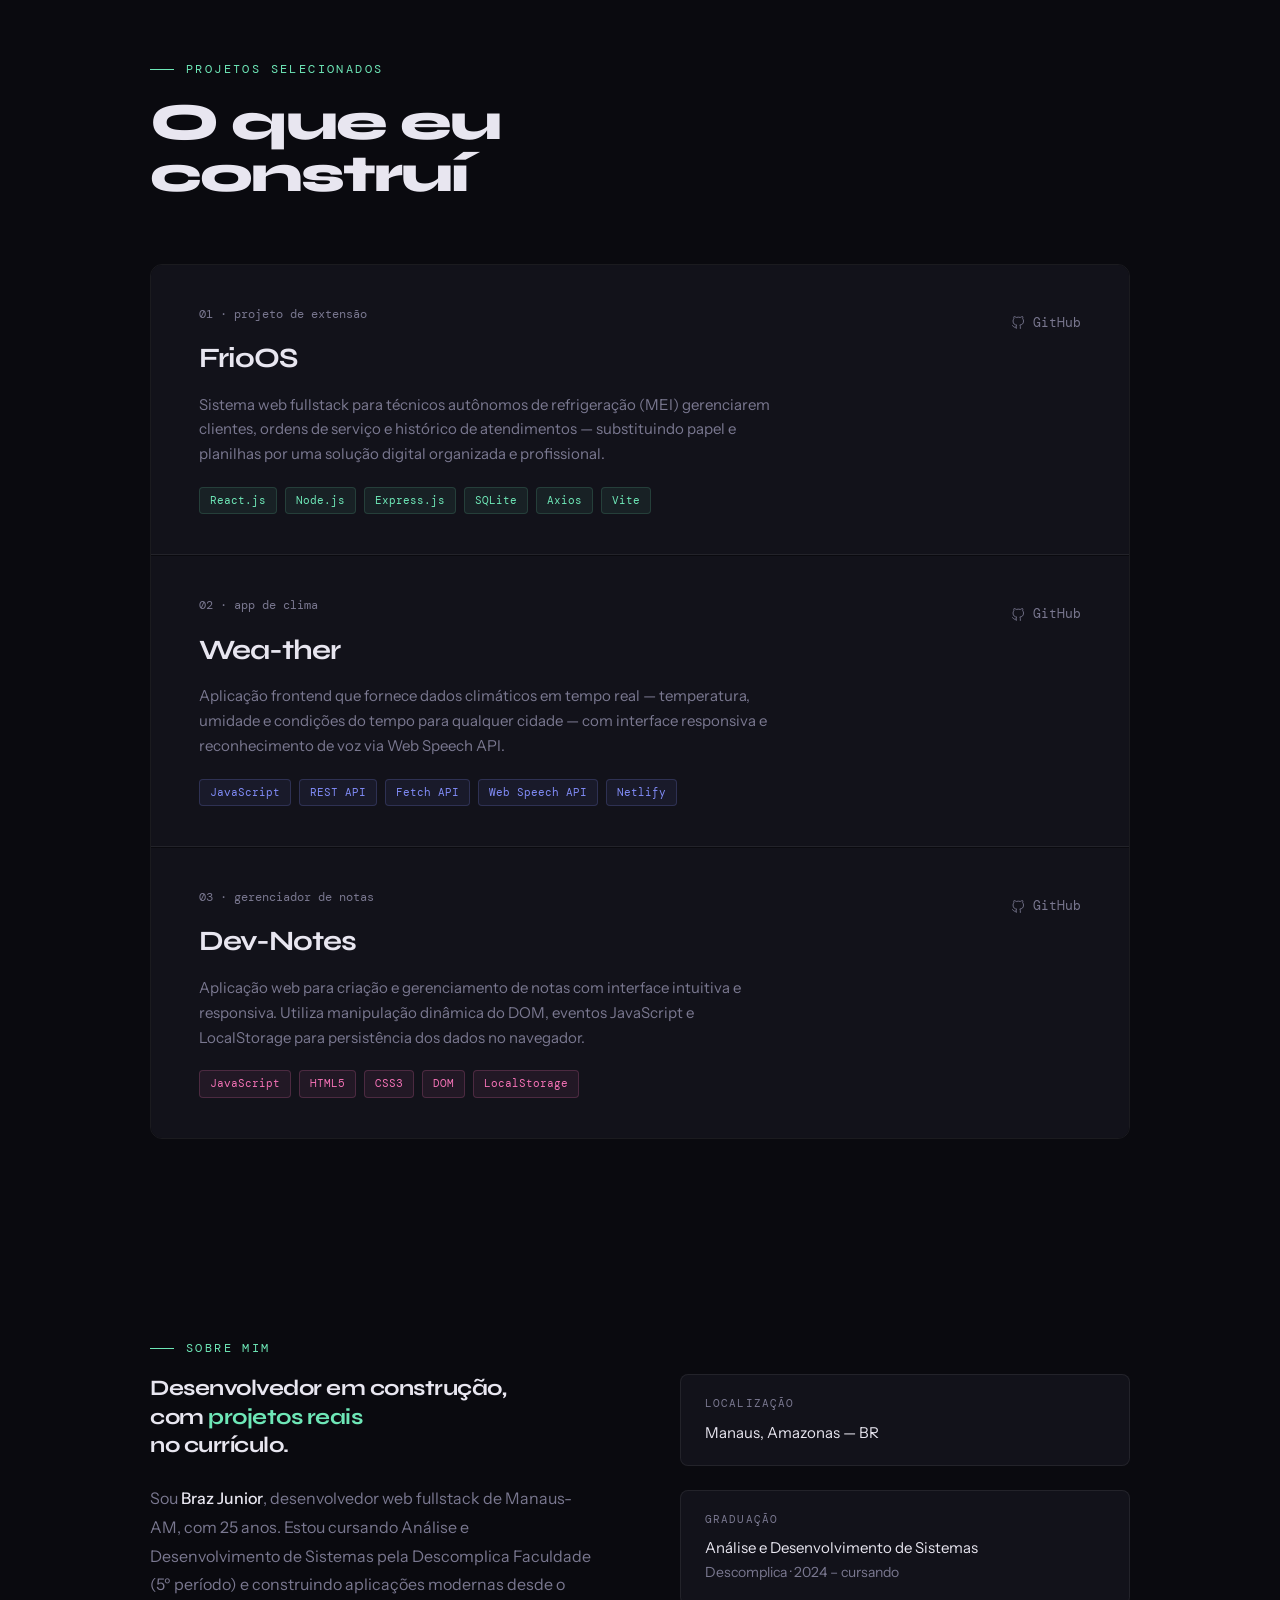
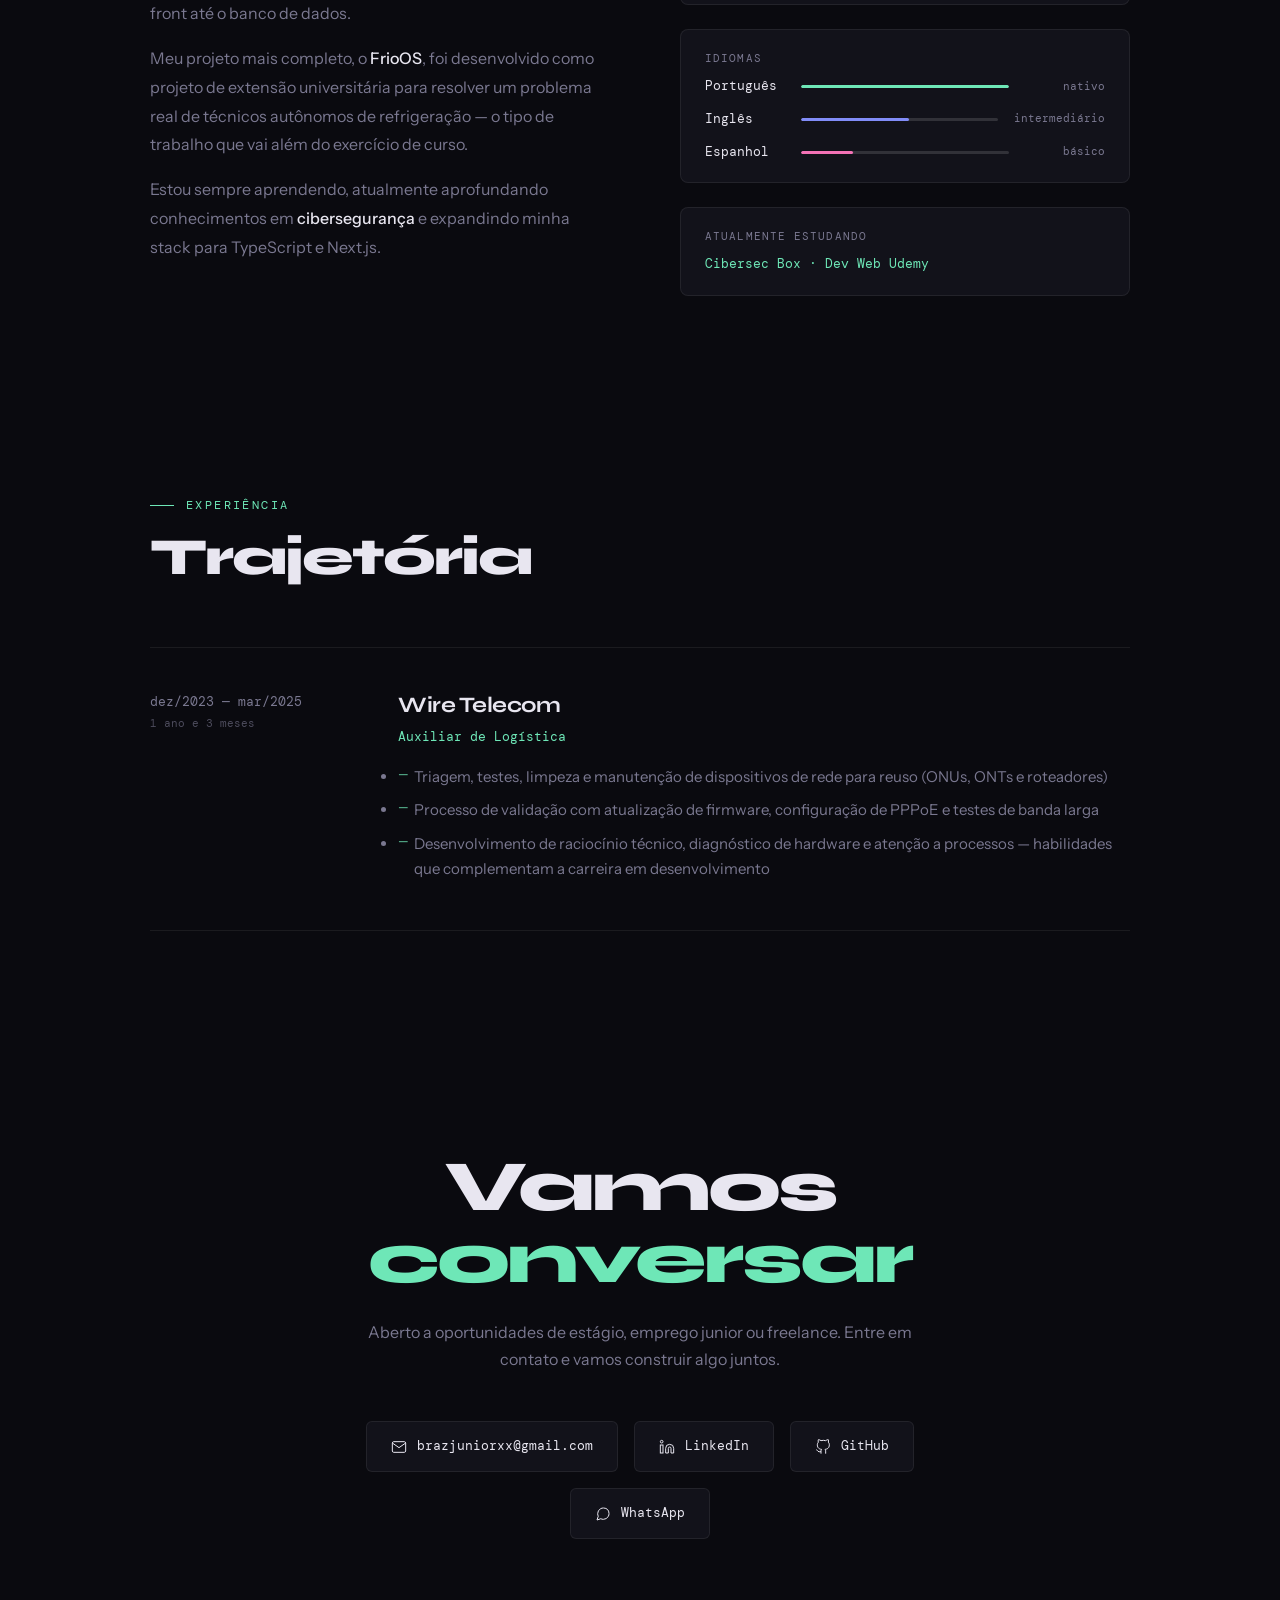
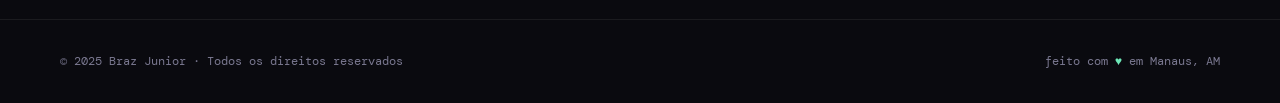
==== commit 08e9bf7f: "Msg btn update" ====
--- a/Site/index.html
+++ b/Site/index.html
@@ -843,7 +843,7 @@
       </p>
       <div class="hero-actions">
         <a href="#projects" class="btn-primary">ver projetos</a>
-        <a href="https://wa.me/5592982511393" target="_blank" rel="noopener" class="btn-secondary">enviar mensagem</a>
+        <a class="contact-link" href="https://wa.me/5592982511393" target="_blank" rel="noopener"> enviar mensagem</a>
       </div>
       <div class="hero-stats">
         <div>
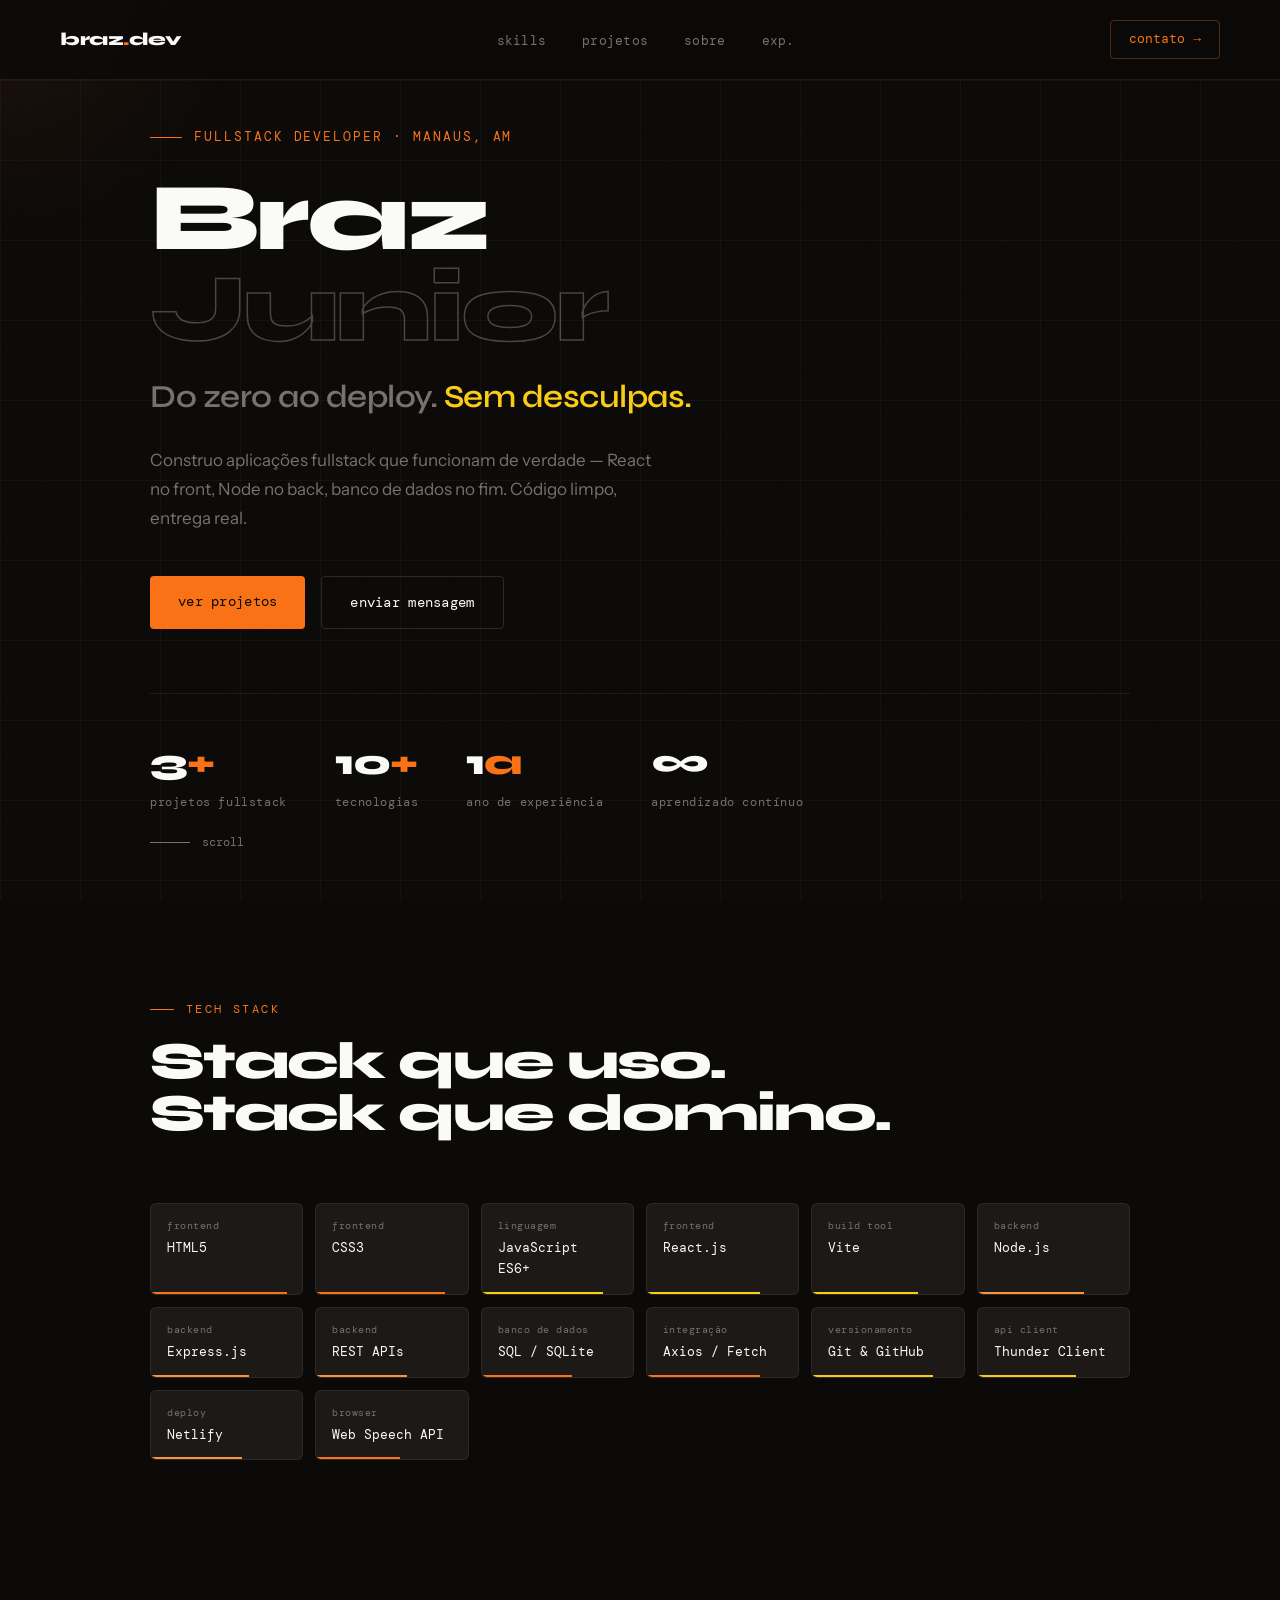
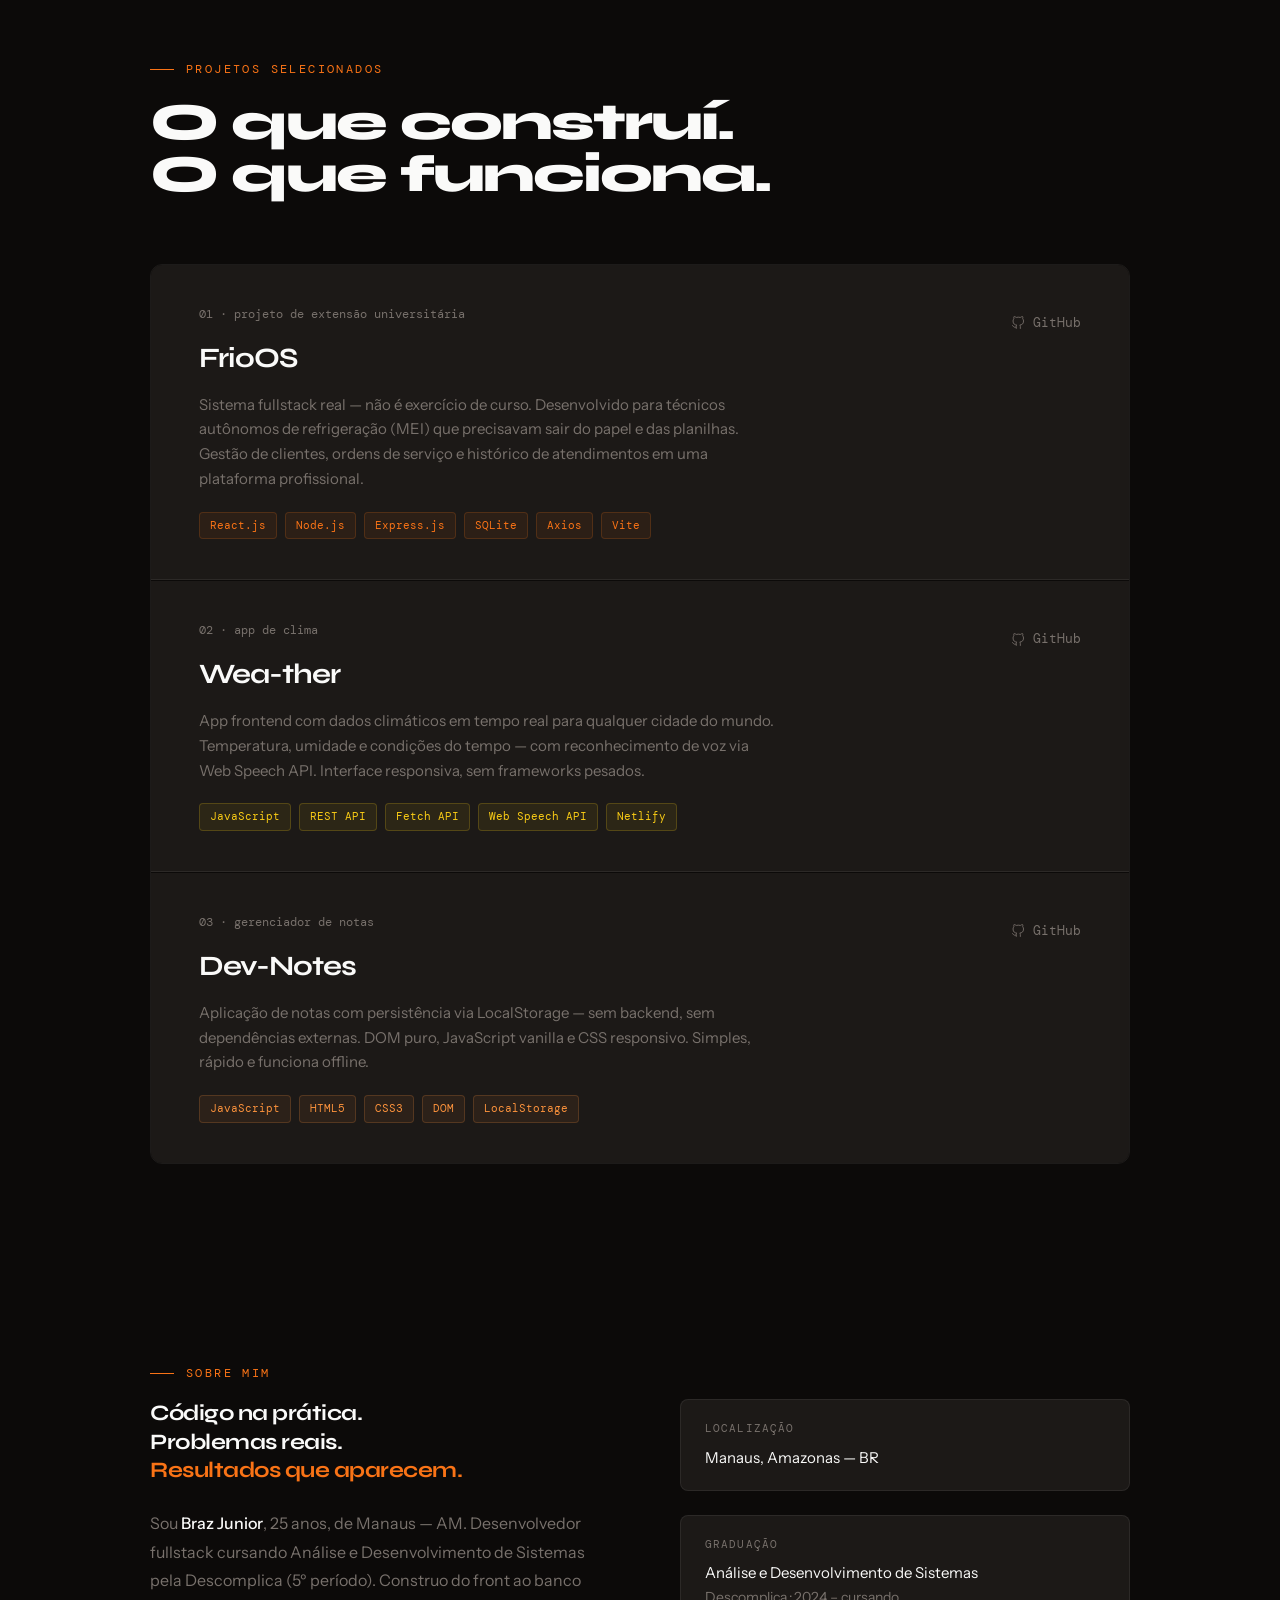
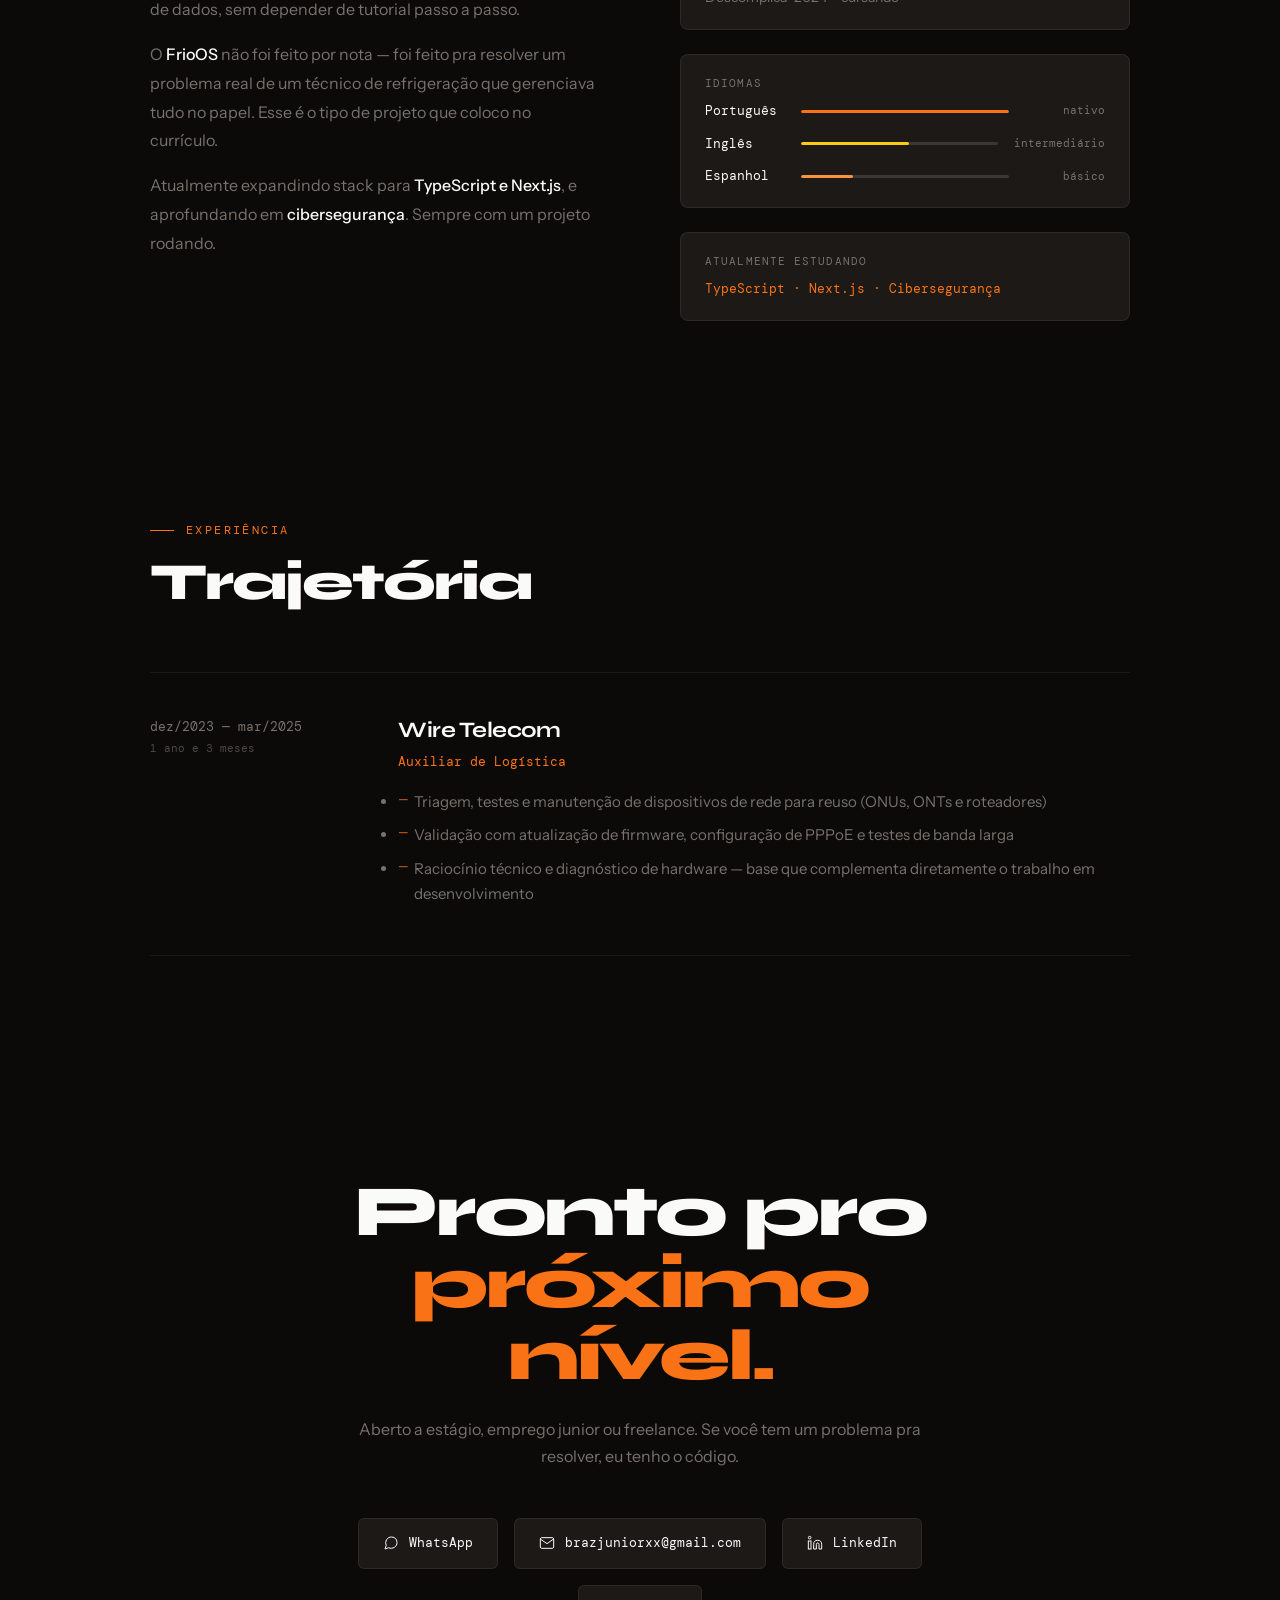
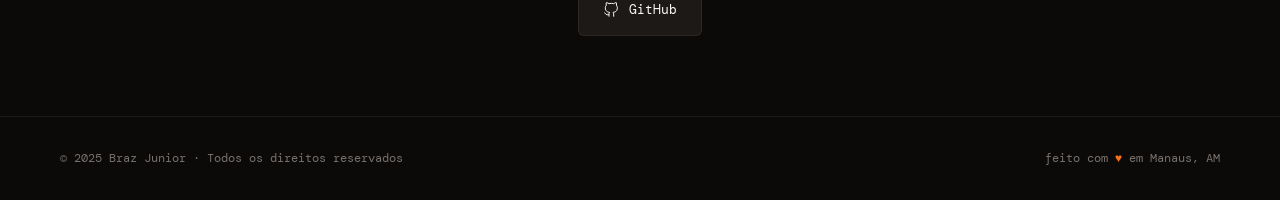
==== commit d998c9ab: "feat: redesign com paleta laranja/âmbar e conteúdo reescrito - Cores migradas de verde para laranja/" ====
--- a/Site/index.html
+++ b/Site/index.html
@@ -12,18 +12,18 @@
     *, *::before, *::after { box-sizing: border-box; margin: 0; padding: 0; }
 
     :root {
-      --bg:       #0a0a0f;
-      --bg2:      #12121a;
-      --bg3:      #1a1a26;
+      --bg:       #0c0a09;
+      --bg2:      #1c1917;
+      --bg3:      #292524;
       --border:   rgba(255,255,255,0.07);
       --border2:  rgba(255,255,255,0.13);
-      --text:     #e8e6f0;
-      --muted:    #7a7890;
-      --accent:   #6ee7b7;
-      --accent2:  #818cf8;
-      --accent3:  #f472b6;
-      --glow:     rgba(110,231,183,0.15);
-      --glow2:    rgba(129,140,248,0.12);
+      --text:     #fafaf9;
+      --muted:    #78716c;
+      --accent:   #f97316;
+      --accent2:  #facc15;
+      --accent3:  #fb923c;
+      --glow:     rgba(249,115,22,0.15);
+      --glow2:    rgba(250,204,21,0.12);
       --font-head: 'Syne', sans-serif;
       --font-body: 'Instrument Sans', sans-serif;
       --font-mono: 'DM Mono', monospace;
@@ -71,7 +71,7 @@
       width: 500px;
       height: 500px;
       border-radius: 50%;
-      background: radial-gradient(circle, rgba(110,231,183,0.06) 0%, transparent 70%);
+      background: radial-gradient(circle, rgba(249,115,22,0.07) 0%, transparent 70%);
       pointer-events: none;
       transform: translate(-50%, -50%);
       z-index: 1;
@@ -87,7 +87,7 @@
       justify-content: space-between;
       align-items: center;
       padding: 20px 60px;
-      background: rgba(10,10,15,0.8);
+      background: rgba(12,10,9,0.85);
       backdrop-filter: blur(20px);
       border-bottom: 1px solid var(--border);
     }
@@ -125,14 +125,14 @@
       font-size: 13px;
       color: var(--accent);
       text-decoration: none;
-      border: 1px solid rgba(110,231,183,0.3);
+      border: 1px solid rgba(249,115,22,0.3);
       padding: 8px 18px;
       border-radius: 4px;
       transition: all 0.2s;
     }
 
     .nav-cta:hover {
-      background: rgba(110,231,183,0.08);
+      background: rgba(249,115,22,0.08);
       border-color: var(--accent);
     }
 
@@ -198,7 +198,7 @@
     .hero-name .line2 {
       display: block;
       color: transparent;
-      -webkit-text-stroke: 1.5px rgba(232,230,240,0.25);
+      -webkit-text-stroke: 1.5px rgba(250,250,249,0.25);
     }
 
     .hero-role {
@@ -247,7 +247,7 @@
     }
 
     .btn-primary:hover {
-      background: #86efca;
+      background: #fdba74;
       transform: translateY(-2px);
     }
 
@@ -481,8 +481,8 @@
       font-family: var(--font-mono);
       font-size: 11px;
       color: var(--tag-c, var(--accent));
-      background: rgba(110,231,183,0.07);
-      border: 1px solid rgba(110,231,183,0.15);
+      background: rgba(249,115,22,0.07);
+      border: 1px solid rgba(249,115,22,0.18);
       padding: 4px 10px;
       border-radius: 4px;
     }
@@ -829,21 +829,22 @@
   <!-- HERO -->
   <section id="hero">
     <div class="hero-inner">
-      <p class="hero-tag">Desenvolvedor Web Fullstack · Manaus, AM</p>
+      <p class="hero-tag">Fullstack Developer · Manaus, AM</p>
       <h1 class="hero-name">
         Braz
         <span class="line2">Junior</span>
       </h1>
       <p class="hero-role">
-        Construindo interfaces &amp; <span class="hl">APIs</span> modernas
+        Do zero ao deploy. <span class="hl">Sem desculpas.</span>
       </p>
       <p class="hero-desc">
-        Desenvolvedor fullstack com foco em React, Node.js e criação de aplicações reais.
-        Apaixonado por código limpo, UX funcional e soluções que resolvem problemas de verdade.
+        Construo aplicações fullstack que funcionam de verdade —
+        React no front, Node no back, banco de dados no fim.
+        Código limpo, entrega real.
       </p>
       <div class="hero-actions">
         <a href="#projects" class="btn-primary">ver projetos</a>
-        <a class="contact-link" href="https://wa.me/5592982511393" target="_blank" rel="noopener"> enviar mensagem</a>
+        <a href="https://wa.me/5592982511393" target="_blank" rel="noopener" class="btn-secondary">enviar mensagem</a>
       </div>
       <div class="hero-stats">
         <div>
@@ -874,52 +875,52 @@
   <section id="skills">
     <div class="container">
       <p class="section-label reveal">tech stack</p>
-      <h2 class="section-title reveal reveal-delay-1">Ferramentas &amp;<br>Tecnologias</h2>
+      <h2 class="section-title reveal reveal-delay-1">Stack que uso.<br>Stack que domino.</h2>
       <div class="skills-grid">
         <!-- Frontend -->
-        <div class="skill-chip reveal" style="--chip-color:#6ee7b7;--level:90%">
+        <div class="skill-chip reveal" style="--chip-color:#f97316;--level:90%">
           <span class="chip-cat">frontend</span>HTML5
         </div>
-        <div class="skill-chip reveal reveal-delay-1" style="--chip-color:#6ee7b7;--level:85%">
+        <div class="skill-chip reveal reveal-delay-1" style="--chip-color:#f97316;--level:85%">
           <span class="chip-cat">frontend</span>CSS3
         </div>
-        <div class="skill-chip reveal reveal-delay-2" style="--chip-color:#818cf8;--level:80%">
+        <div class="skill-chip reveal reveal-delay-2" style="--chip-color:#facc15;--level:80%">
           <span class="chip-cat">linguagem</span>JavaScript ES6+
         </div>
-        <div class="skill-chip reveal reveal-delay-3" style="--chip-color:#818cf8;--level:75%">
+        <div class="skill-chip reveal reveal-delay-3" style="--chip-color:#facc15;--level:75%">
           <span class="chip-cat">frontend</span>React.js
         </div>
-        <div class="skill-chip reveal" style="--chip-color:#818cf8;--level:70%">
+        <div class="skill-chip reveal" style="--chip-color:#facc15;--level:70%">
           <span class="chip-cat">build tool</span>Vite
         </div>
         <!-- Backend -->
-        <div class="skill-chip reveal reveal-delay-1" style="--chip-color:#f472b6;--level:70%">
+        <div class="skill-chip reveal reveal-delay-1" style="--chip-color:#fb923c;--level:70%">
           <span class="chip-cat">backend</span>Node.js
         </div>
-        <div class="skill-chip reveal reveal-delay-2" style="--chip-color:#f472b6;--level:65%">
+        <div class="skill-chip reveal reveal-delay-2" style="--chip-color:#fb923c;--level:65%">
           <span class="chip-cat">backend</span>Express.js
         </div>
-        <div class="skill-chip reveal reveal-delay-3" style="--chip-color:#f472b6;--level:60%">
+        <div class="skill-chip reveal reveal-delay-3" style="--chip-color:#fb923c;--level:60%">
           <span class="chip-cat">backend</span>REST APIs
         </div>
         <!-- Data -->
-        <div class="skill-chip reveal" style="--chip-color:#fbbf24;--level:60%">
+        <div class="skill-chip reveal" style="--chip-color:#f97316;--level:60%">
           <span class="chip-cat">banco de dados</span>SQL / SQLite
         </div>
-        <div class="skill-chip reveal reveal-delay-1" style="--chip-color:#6ee7b7;--level:75%">
+        <div class="skill-chip reveal reveal-delay-1" style="--chip-color:#f97316;--level:75%">
           <span class="chip-cat">integração</span>Axios / Fetch
         </div>
         <!-- Tools -->
-        <div class="skill-chip reveal reveal-delay-2" style="--chip-color:#7c3aed;--level:80%">
+        <div class="skill-chip reveal reveal-delay-2" style="--chip-color:#facc15;--level:80%">
           <span class="chip-cat">versionamento</span>Git &amp; GitHub
         </div>
-        <div class="skill-chip reveal reveal-delay-3" style="--chip-color:#7c3aed;--level:65%">
+        <div class="skill-chip reveal reveal-delay-3" style="--chip-color:#facc15;--level:65%">
           <span class="chip-cat">api client</span>Thunder Client
         </div>
-        <div class="skill-chip reveal" style="--chip-color:#7c3aed;--level:60%">
+        <div class="skill-chip reveal" style="--chip-color:#fb923c;--level:60%">
           <span class="chip-cat">deploy</span>Netlify
         </div>
-        <div class="skill-chip reveal reveal-delay-1" style="--chip-color:#6ee7b7;--level:55%">
+        <div class="skill-chip reveal reveal-delay-1" style="--chip-color:#f97316;--level:55%">
           <span class="chip-cat">browser</span>Web Speech API
         </div>
       </div>
@@ -930,18 +931,18 @@
   <section id="projects">
     <div class="container">
       <p class="section-label reveal">projetos selecionados</p>
-      <h2 class="section-title reveal reveal-delay-1">O que eu<br>construí</h2>
+      <h2 class="section-title reveal reveal-delay-1">O que construí.<br>O que funciona.</h2>
       <div class="projects-list reveal reveal-delay-2">
 
         <!-- FrioOS -->
-        <div class="project-item" style="--p-accent:#6ee7b7">
+        <div class="project-item" style="--p-accent:#f97316">
           <div>
-            <p class="project-num">01 · projeto de extensão</p>
+            <p class="project-num">01 · projeto de extensão universitária</p>
             <h3 class="project-name">FrioOS</h3>
             <p class="project-desc">
-              Sistema web fullstack para técnicos autônomos de refrigeração (MEI) gerenciarem
-              clientes, ordens de serviço e histórico de atendimentos — substituindo papel e
-              planilhas por uma solução digital organizada e profissional.
+              Sistema fullstack real — não é exercício de curso. Desenvolvido para técnicos autônomos
+              de refrigeração (MEI) que precisavam sair do papel e das planilhas. Gestão de clientes,
+              ordens de serviço e histórico de atendimentos em uma plataforma profissional.
             </p>
             <div class="project-tags">
               <span class="project-tag">React.js</span>
@@ -961,21 +962,21 @@
         </div>
 
         <!-- Weather -->
-        <div class="project-item" style="--p-accent:#818cf8">
+        <div class="project-item" style="--p-accent:#facc15">
           <div>
             <p class="project-num">02 · app de clima</p>
             <h3 class="project-name">Wea-ther</h3>
             <p class="project-desc">
-              Aplicação frontend que fornece dados climáticos em tempo real — temperatura,
-              umidade e condições do tempo para qualquer cidade — com interface responsiva
-              e reconhecimento de voz via Web Speech API.
+              App frontend com dados climáticos em tempo real para qualquer cidade do mundo.
+              Temperatura, umidade e condições do tempo — com reconhecimento de voz via
+              Web Speech API. Interface responsiva, sem frameworks pesados.
             </p>
             <div class="project-tags">
-              <span class="project-tag" style="--tag-c:#818cf8;background:rgba(129,140,248,0.07);border-color:rgba(129,140,248,0.2)">JavaScript</span>
-              <span class="project-tag" style="--tag-c:#818cf8;background:rgba(129,140,248,0.07);border-color:rgba(129,140,248,0.2)">REST API</span>
-              <span class="project-tag" style="--tag-c:#818cf8;background:rgba(129,140,248,0.07);border-color:rgba(129,140,248,0.2)">Fetch API</span>
-              <span class="project-tag" style="--tag-c:#818cf8;background:rgba(129,140,248,0.07);border-color:rgba(129,140,248,0.2)">Web Speech API</span>
-              <span class="project-tag" style="--tag-c:#818cf8;background:rgba(129,140,248,0.07);border-color:rgba(129,140,248,0.2)">Netlify</span>
+              <span class="project-tag" style="--tag-c:#facc15;background:rgba(250,204,21,0.07);border-color:rgba(250,204,21,0.2)">JavaScript</span>
+              <span class="project-tag" style="--tag-c:#facc15;background:rgba(250,204,21,0.07);border-color:rgba(250,204,21,0.2)">REST API</span>
+              <span class="project-tag" style="--tag-c:#facc15;background:rgba(250,204,21,0.07);border-color:rgba(250,204,21,0.2)">Fetch API</span>
+              <span class="project-tag" style="--tag-c:#facc15;background:rgba(250,204,21,0.07);border-color:rgba(250,204,21,0.2)">Web Speech API</span>
+              <span class="project-tag" style="--tag-c:#facc15;background:rgba(250,204,21,0.07);border-color:rgba(250,204,21,0.2)">Netlify</span>
             </div>
           </div>
           <div class="project-links">
@@ -987,21 +988,21 @@
         </div>
 
         <!-- Dev-Notes -->
-        <div class="project-item" style="--p-accent:#f472b6">
+        <div class="project-item" style="--p-accent:#fb923c">
           <div>
             <p class="project-num">03 · gerenciador de notas</p>
             <h3 class="project-name">Dev-Notes</h3>
             <p class="project-desc">
-              Aplicação web para criação e gerenciamento de notas com interface intuitiva
-              e responsiva. Utiliza manipulação dinâmica do DOM, eventos JavaScript e
-              LocalStorage para persistência dos dados no navegador.
+              Aplicação de notas com persistência via LocalStorage — sem backend,
+              sem dependências externas. DOM puro, JavaScript vanilla e CSS responsivo.
+              Simples, rápido e funciona offline.
             </p>
             <div class="project-tags">
-              <span class="project-tag" style="--tag-c:#f472b6;background:rgba(244,114,182,0.07);border-color:rgba(244,114,182,0.2)">JavaScript</span>
-              <span class="project-tag" style="--tag-c:#f472b6;background:rgba(244,114,182,0.07);border-color:rgba(244,114,182,0.2)">HTML5</span>
-              <span class="project-tag" style="--tag-c:#f472b6;background:rgba(244,114,182,0.07);border-color:rgba(244,114,182,0.2)">CSS3</span>
-              <span class="project-tag" style="--tag-c:#f472b6;background:rgba(244,114,182,0.07);border-color:rgba(244,114,182,0.2)">DOM</span>
-              <span class="project-tag" style="--tag-c:#f472b6;background:rgba(244,114,182,0.07);border-color:rgba(244,114,182,0.2)">LocalStorage</span>
+              <span class="project-tag" style="--tag-c:#fb923c;background:rgba(251,146,60,0.07);border-color:rgba(251,146,60,0.2)">JavaScript</span>
+              <span class="project-tag" style="--tag-c:#fb923c;background:rgba(251,146,60,0.07);border-color:rgba(251,146,60,0.2)">HTML5</span>
+              <span class="project-tag" style="--tag-c:#fb923c;background:rgba(251,146,60,0.07);border-color:rgba(251,146,60,0.2)">CSS3</span>
+              <span class="project-tag" style="--tag-c:#fb923c;background:rgba(251,146,60,0.07);border-color:rgba(251,146,60,0.2)">DOM</span>
+              <span class="project-tag" style="--tag-c:#fb923c;background:rgba(251,146,60,0.07);border-color:rgba(251,146,60,0.2)">LocalStorage</span>
             </div>
           </div>
           <div class="project-links">
@@ -1023,24 +1024,25 @@
       <div class="about-grid">
         <div>
           <p class="about-highlight reveal">
-            Desenvolvedor em construção,<br>
-            com <span class="accent">projetos reais</span><br>
-            no currículo.
+            Código na prática.<br>
+            Problemas reais.<br>
+            <span class="accent">Resultados que aparecem.</span>
           </p>
           <div class="about-text reveal reveal-delay-1">
             <p>
-              Sou <strong>Braz Junior</strong>, desenvolvedor web fullstack de Manaus-AM, com 25 anos.
-              Estou cursando Análise e Desenvolvimento de Sistemas pela Descomplica Faculdade (5º período)
-              e construindo aplicações modernas desde o front até o banco de dados.
+              Sou <strong>Braz Junior</strong>, 25 anos, de Manaus — AM.
+              Desenvolvedor fullstack cursando Análise e Desenvolvimento de Sistemas
+              pela Descomplica (5º período). Construo do front ao banco de dados, sem depender
+              de tutorial passo a passo.
             </p>
             <p>
-              Meu projeto mais completo, o <strong>FrioOS</strong>, foi desenvolvido como projeto de
-              extensão universitária para resolver um problema real de técnicos autônomos de refrigeração —
-              o tipo de trabalho que vai além do exercício de curso.
+              O <strong>FrioOS</strong> não foi feito por nota — foi feito pra resolver um problema real
+              de um técnico de refrigeração que gerenciava tudo no papel. Esse é o tipo de projeto
+              que coloco no currículo.
             </p>
             <p>
-              Estou sempre aprendendo, atualmente aprofundando conhecimentos em
-              <strong>cibersegurança</strong> e expandindo minha stack para TypeScript e Next.js.
+              Atualmente expandindo stack para <strong>TypeScript e Next.js</strong>,
+              e aprofundando em <strong>cibersegurança</strong>. Sempre com um projeto rodando.
             </p>
           </div>
         </div>
@@ -1078,7 +1080,7 @@
           <div class="info-block">
             <div class="info-block-label">atualmente estudando</div>
             <div class="info-block-val" style="font-family:var(--font-mono);font-size:13px;color:var(--accent)">
-              Cibersec Box · Dev Web Udemy
+              TypeScript · Next.js · Cibersegurança
             </div>
           </div>
         </div>
@@ -1100,9 +1102,9 @@
           <div class="exp-company">Wire Telecom</div>
           <div class="exp-role">Auxiliar de Logística</div>
           <ul class="exp-desc">
-            <li>Triagem, testes, limpeza e manutenção de dispositivos de rede para reuso (ONUs, ONTs e roteadores)</li>
-            <li>Processo de validação com atualização de firmware, configuração de PPPoE e testes de banda larga</li>
-            <li>Desenvolvimento de raciocínio técnico, diagnóstico de hardware e atenção a processos — habilidades que complementam a carreira em desenvolvimento</li>
+            <li>Triagem, testes e manutenção de dispositivos de rede para reuso (ONUs, ONTs e roteadores)</li>
+            <li>Validação com atualização de firmware, configuração de PPPoE e testes de banda larga</li>
+            <li>Raciocínio técnico e diagnóstico de hardware — base que complementa diretamente o trabalho em desenvolvimento</li>
           </ul>
         </div>
       </div>
@@ -1113,13 +1115,17 @@
   <section id="contact">
     <div class="container">
       <div class="contact-inner reveal">
-        <h2 class="contact-big">Vamos<br><span>conversar</span></h2>
+        <h2 class="contact-big">Pronto pro<br><span>próximo nível.</span></h2>
         <p class="contact-sub">
-          Aberto a oportunidades de estágio, emprego junior ou freelance.
-          Entre em contato e vamos construir algo juntos.
+          Aberto a estágio, emprego junior ou freelance.
+          Se você tem um problema pra resolver, eu tenho o código.
         </p>
         <div class="contact-links">
           <a class="contact-link" href="https://wa.me/5592982511393" target="_blank" rel="noopener">
+            <svg viewBox="0 0 24 24" fill="none" stroke="currentColor" stroke-width="1.5"><path d="M21 11.5a8.38 8.38 0 01-.9 3.8 8.5 8.5 0 01-7.6 4.7 8.38 8.38 0 01-3.8-.9L3 21l1.9-5.7a8.38 8.38 0 01-.9-3.8 8.5 8.5 0 014.7-7.6 8.38 8.38 0 013.8-.9h.5a8.48 8.48 0 018 8v.5z"/></svg>
+            WhatsApp
+          </a>
+          <a class="contact-link" href="mailto:brazjuniorxx@gmail.com">
             <svg viewBox="0 0 24 24" fill="none" stroke="currentColor" stroke-width="1.5"><path d="M4 4h16c1.1 0 2 .9 2 2v12c0 1.1-.9 2-2 2H4c-1.1 0-2-.9-2-2V6c0-1.1.9-2 2-2z"/><polyline points="22,6 12,13 2,6"/></svg>
             brazjuniorxx@gmail.com
           </a>
@@ -1131,10 +1137,6 @@
             <svg viewBox="0 0 24 24" fill="none" stroke="currentColor" stroke-width="1.5"><path d="M9 19c-5 1.5-5-2.5-7-3m14 6v-3.87a3.37 3.37 0 00-.94-2.61c3.14-.35 6.44-1.54 6.44-7A5.44 5.44 0 0020 4.77 5.07 5.07 0 0019.91 1S18.73.65 16 2.48a13.38 13.38 0 00-7 0C6.27.65 5.09 1 5.09 1A5.07 5.07 0 005 4.77a5.44 5.44 0 00-1.5 3.78c0 5.42 3.3 6.61 6.44 7A3.37 3.37 0 009 18.13V22"/></svg>
             GitHub
           </a>
-          <a class="contact-link" href="https://wa.me/5592982511393" target="_blank" rel="noopener">
-            <svg viewBox="0 0 24 24" fill="none" stroke="currentColor" stroke-width="1.5"><path d="M21 11.5a8.38 8.38 0 01-.9 3.8 8.5 8.5 0 01-7.6 4.7 8.38 8.38 0 01-3.8-.9L3 21l1.9-5.7a8.38 8.38 0 01-.9-3.8 8.5 8.5 0 014.7-7.6 8.38 8.38 0 013.8-.9h.5a8.48 8.48 0 018 8v.5z"/></svg>
-            WhatsApp
-          </a>
         </div>
       </div>
     </div>
@@ -1147,25 +1149,20 @@
   </footer>
 
   <script>
-    // Cursor glow
     const glow = document.getElementById('cursor-glow');
     document.addEventListener('mousemove', (e) => {
       glow.style.left = e.clientX + 'px';
       glow.style.top = e.clientY + 'px';
     });
 
-    // Scroll reveal
     const reveals = document.querySelectorAll('.reveal');
     const observer = new IntersectionObserver((entries) => {
       entries.forEach(entry => {
-        if (entry.isIntersecting) {
-          entry.target.classList.add('visible');
-        }
+        if (entry.isIntersecting) entry.target.classList.add('visible');
       });
     }, { threshold: 0.1, rootMargin: '0px 0px -40px 0px' });
     reveals.forEach(el => observer.observe(el));
 
-    // Active nav link
     const sections = document.querySelectorAll('section[id]');
     const navLinks = document.querySelectorAll('.nav-links a');
     const navObs = new IntersectionObserver((entries) => {
@@ -1178,9 +1175,6 @@
       });
     }, { rootMargin: '-40% 0px -55% 0px' });
     sections.forEach(s => navObs.observe(s));
-
-    // Phone number: +55 92 98251-1393
-    // (not included publicly for privacy — add manually if desired)
   </script>
 </body>
-</html>+</html>
